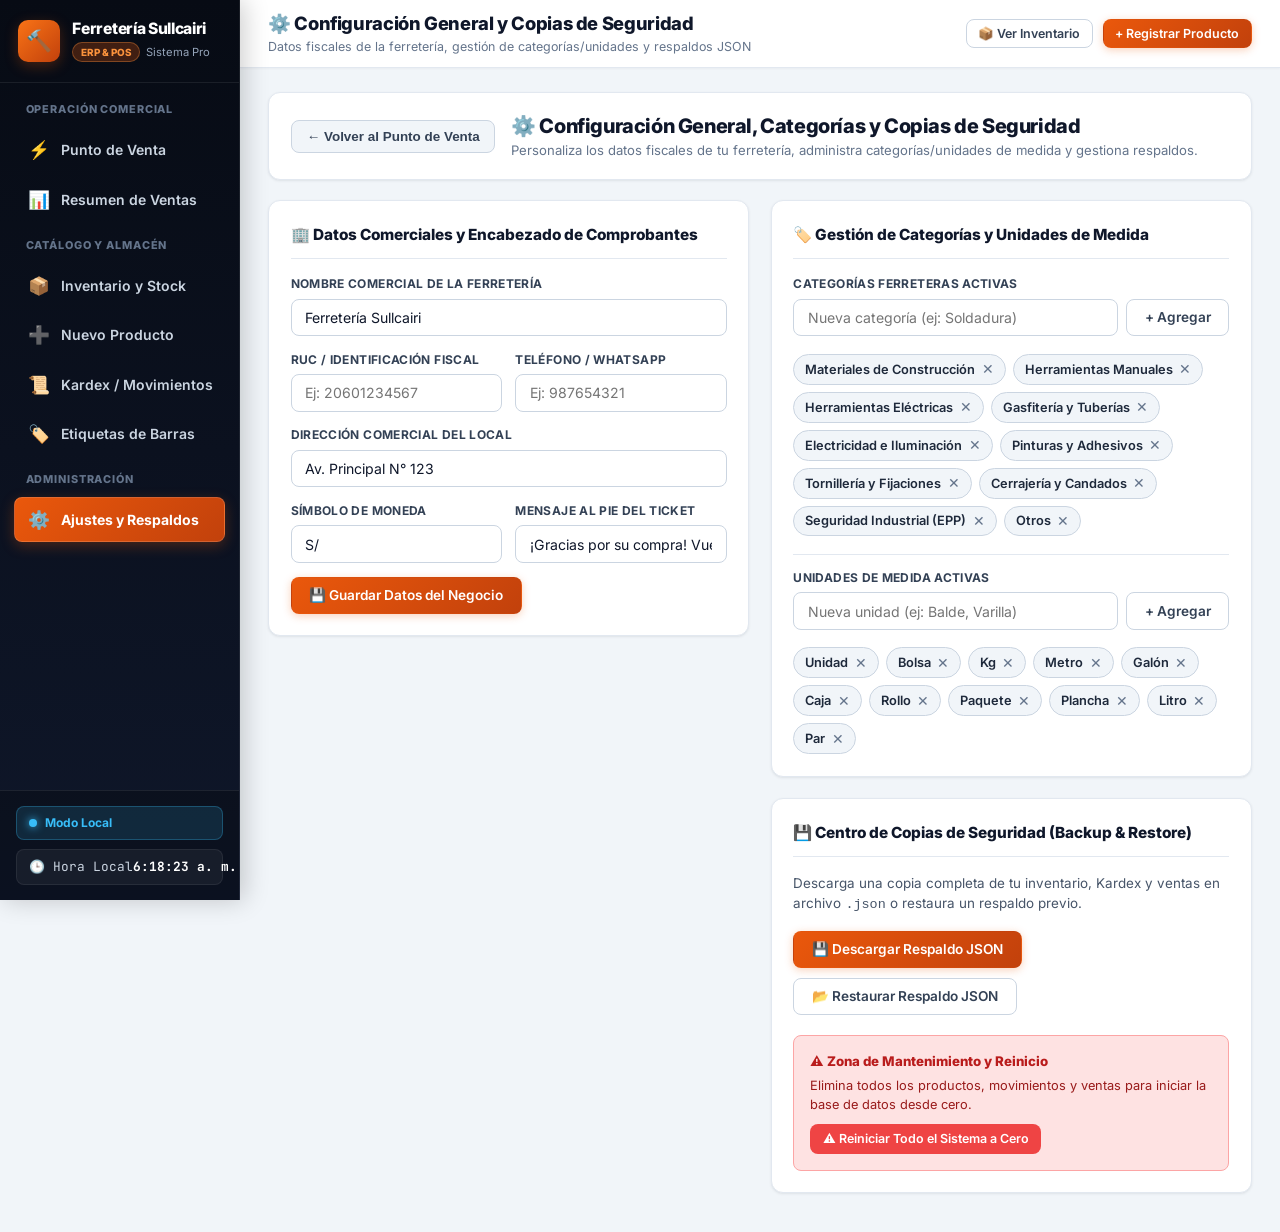
==== ajustes.html @ b3045887 "feat(ui): create 7 physical individual html pages with enterprise sidebar layout and responsive desi" ====
<!DOCTYPE html>
<html lang="es-PE">
<head>
  <meta charset="UTF-8">
  <meta name="viewport" content="width=device-width, initial-scale=1.0">
  <title>Configuración y Copias de Seguridad | Ferretería Sullcairi PRO</title>
  <link rel="icon" href="images/favicon.svg" type="image/svg+xml">
  <link rel="stylesheet" href="css/theme.css">
  <link rel="preconnect" href="https://fonts.googleapis.com">
  <link rel="preconnect" href="https://fonts.gstatic.com" crossorigin>
  <link href="https://fonts.googleapis.com/css2?family=Inter:wght@400;500;600;700;800;900&family=JetBrains+Mono:wght@500;700&display=swap" rel="stylesheet">
</head>
<body data-pagina="ajustes">

  <!-- Backdrop para Drawer Móvil -->
  <div class="sidebar-backdrop no-print" id="sidebar-backdrop"></div>

  <div class="app-shell no-print">
    <!-- ====================================================================
         SIDEBAR CORPORATIVO LATERAL (NAVEGACIÓN A PÁGINAS INDIVIDUALES)
         ==================================================================== -->
    <aside class="app-sidebar" id="app-sidebar">
      <div class="sidebar-header">
        <a href="index.html" class="marca">
          <div class="marca-icono">🔨</div>
          <div class="marca-info">
            <h1 id="cabecera-nombre-empresa">Ferretería Sullcairi</h1>
            <div class="marca-sub">
              <span class="marca-badge">ERP & POS</span>
              <span>Sistema Pro</span>
            </div>
          </div>
        </a>
      </div>

      <nav class="sidebar-nav" aria-label="Navegación principal del sistema">
        <div class="nav-grupo-label">Operación Comercial</div>
        <button type="button" class="nav-btn activo" data-seccion="pos" data-href="index.html" id="nav-btn-pos" title="Punto de Venta (Alt+1)">
          <span class="nav-btn-inner"><span class="nav-icono">⚡</span> Punto de Venta</span>
        </button>
        <button type="button" class="nav-btn" data-seccion="resumen" data-href="resumen.html" id="nav-btn-resumen" title="Resumen y Reportes de Ventas (Alt+6)">
          <span class="nav-btn-inner"><span class="nav-icono">📊</span> Resumen de Ventas</span>
        </button>

        <div class="nav-grupo-label">Catálogo y Almacén</div>
        <button type="button" class="nav-btn" data-seccion="inventario" data-href="inventario.html" id="nav-btn-inventario" title="Inventario y Control de Stock (Alt+2)">
          <span class="nav-btn-inner"><span class="nav-icono">📦</span> Inventario y Stock</span>
          <span class="nav-badge-pill" id="nav-badge-stock-alerta" style="display:none; background:#ef4444; color:#fff;">0</span>
        </button>
        <button type="button" class="nav-btn" data-seccion="producto" data-href="producto.html" id="nav-btn-producto" title="Crear o Editar Producto (Alt+3)">
          <span class="nav-btn-inner"><span class="nav-icono">➕</span> Nuevo Producto</span>
        </button>
        <button type="button" class="nav-btn" data-seccion="kardex" data-href="kardex.html" id="nav-btn-kardex" title="Kardex y Auditoría de Stock (Alt+4)">
          <span class="nav-btn-inner"><span class="nav-icono">📜</span> Kardex / Movimientos</span>
        </button>
        <button type="button" class="nav-btn" data-seccion="etiquetas" data-href="etiquetas.html" id="nav-btn-etiquetas" title="Estudio de Etiquetas y Códigos de Barras (Alt+5)">
          <span class="nav-btn-inner"><span class="nav-icono">🏷️</span> Etiquetas de Barras</span>
        </button>

        <div class="nav-grupo-label">Administración</div>
        <button type="button" class="nav-btn" data-seccion="ajustes" data-href="ajustes.html" id="btn-abrir-configuracion" title="Ajustes de la Ferretería y Copias de Seguridad">
          <span class="nav-btn-inner"><span class="nav-icono">⚙️</span> Ajustes y Respaldos</span>
        </button>
      </nav>

      <div class="sidebar-footer">
        <div class="badge-estado guardado" id="badge-estado-guardado">
          <span class="badge-dot"></span>
          <span id="texto-estado-guardado">En Línea</span>
        </div>
        <div class="reloj-sistema" id="reloj-sistema">
          <span>🕒 Hora Local</span>
          <span id="reloj-texto" style="font-weight:700; color:#fff;">00:00:00</span>
        </div>
      </div>
    </aside>

    <!-- ====================================================================
         ÁREA DE CONTENIDO PRINCIPAL (TOPBAR + WORKSPACE)
         ==================================================================== -->
    <div class="app-content-wrapper">
      <!-- Topbar Superior -->
      <header class="app-topbar">
        <div class="topbar-left">
          <button type="button" class="btn-menu-movil" id="btn-toggle-sidebar" title="Abrir menú">☰</button>
          <div class="topbar-titles">
            <h2 id="topbar-titulo-pagina">⚡ Punto de Venta y Caja Registradora</h2>
            <p id="topbar-subtitulo-pagina">Despacho rápido con descuento automático de stock y emisión de comprobantes</p>
          </div>
        </div>
        <div class="topbar-right">
          <button type="button" class="btn btn-outline btn-sm" id="btn-topbar-ver-stock">
            📦 Ver Inventario
          </button>
          <button type="button" class="btn btn-primary btn-sm" id="btn-topbar-nuevo-prod">
            + Registrar Producto
          </button>
        </div>
      </header>

      <!-- Contenedor Principal de la Página -->
      <main class="app-main">

        <!-- ================================================================
             PÁGINA 1: PUNTO DE VENTA (POS / CAJA REGISTRADORA)
             ================================================================ -->
        <section class="modulo-seccion" id="seccion-pos">
          <!-- Cinta Superior de Indicadores Rápidos del Turno -->
          <div class="kpis-grid">
            <div class="kpi-card kpi-primary">
              <div class="kpi-info">
                <h3>Ventas de Hoy</h3>
                <div class="kpi-valor" id="pos-kpi-ventas-hoy">S/ 0.00</div>
                <div class="kpi-subtexto">Ingresos recaudados hoy</div>
              </div>
              <div class="kpi-icono">💵</div>
            </div>

            <div class="kpi-card kpi-success">
              <div class="kpi-info">
                <h3>Productos Activos</h3>
                <div class="kpi-valor" id="pos-kpi-productos-activos">0</div>
                <div class="kpi-subtexto">Artículos listos para venta</div>
              </div>
              <div class="kpi-icono">📦</div>
            </div>

            <div class="kpi-card kpi-warning">
              <div class="kpi-info">
                <h3>Alertas de Stock</h3>
                <div class="kpi-valor" id="pos-kpi-alertas">0</div>
                <div class="kpi-subtexto">Por agotarse o en cero</div>
              </div>
              <div class="kpi-icono">⚠️</div>
            </div>

            <div class="kpi-card kpi-info">
              <div class="kpi-info">
                <h3>Transacciones Hoy</h3>
                <div class="kpi-valor" id="pos-kpi-transacciones-hoy">0</div>
                <div class="kpi-subtexto">Comprobantes emitidos</div>
              </div>
              <div class="kpi-icono">🧾</div>
            </div>
          </div>

          <div class="pos-layout">
            <!-- Catálogo de productos (Izquierda) -->
            <div class="pos-catalogo-caja">
              <div class="pos-busqueda-wrapper">
                <span class="pos-busqueda-icono">🔍</span>
                <input type="search" class="input" id="pos-buscar-input" placeholder="Escanear código de barras o buscar producto por nombre, SKU o marca..." autocomplete="off">
                <span class="pos-atajo-hint">Enter para agregar</span>
              </div>

              <!-- Filtro rápido por categorías -->
              <div class="pos-categorias-chips" id="pos-categorias-chips"></div>

              <!-- Cuadrícula de productos en venta -->
              <div class="pos-productos-grid" id="pos-productos-grid"></div>
            </div>

            <!-- Caja registradora y carrito (Derecha) -->
            <div class="pos-carrito-caja">
              <div class="carrito-head">
                <h2>🛒 Venta en Curso</h2>
                <div style="display:flex; align-items:center; gap:0.5rem;">
                  <span class="nav-badge-pill" id="carrito-badge-cantidad">0 items</span>
                  <button type="button" class="btn btn-outline btn-sm" id="btn-vaciar-carrito" style="padding:0.25rem 0.55rem; font-size:0.75rem; background:transparent; color:#e2e8f0; border-color:rgba(255,255,255,0.2);">
                    Vaciar
                  </button>
                </div>
              </div>

              <!-- Lista de ítems en carrito -->
              <div class="carrito-items-scroll" id="carrito-items-lista"></div>

              <!-- Panel de Cobro y Facturación -->
              <div class="carrito-pie">
                <div class="grid-opciones-pago">
                  <div class="campo-grupo">
                    <label for="pos-tipo-comprobante">Comprobante</label>
                    <select class="select" id="pos-tipo-comprobante">
                      <option value="Nota de Venta">Nota de Venta</option>
                      <option value="Boleta">Boleta de Venta</option>
                      <option value="Factura">Factura</option>
                    </select>
                  </div>
                  <div class="campo-grupo">
                    <label for="pos-metodo-pago">Método de Pago</label>
                    <select class="select" id="pos-metodo-pago">
                      <option value="Efectivo">💵 Efectivo</option>
                      <option value="Yape">📱 Yape</option>
                      <option value="Plin">📲 Plin</option>
                      <option value="Tarjeta">💳 Tarjeta</option>
                      <option value="Transferencia">🏦 Transferencia</option>
                      <option value="Al Crédito">📝 Al Crédito</option>
                    </select>
                  </div>
                </div>

                <div class="grid-opciones-pago">
                  <div class="campo-grupo">
                    <label for="pos-cliente-nombre">Cliente (Opcional)</label>
                    <input type="text" class="input" id="pos-cliente-nombre" placeholder="Nombre / Razón Social">
                  </div>
                  <div class="campo-grupo">
                    <label for="pos-cliente-doc">DNI / RUC</label>
                    <input type="text" class="input" id="pos-cliente-doc" placeholder="Opcional">
                  </div>
                </div>

                <!-- Efectivo y cálculo de vuelto -->
                <div id="pos-grupo-efectivo">
                  <div class="campo-grupo">
                    <label for="pos-pago-recibido">Efectivo Recibido (S/)</label>
                    <input type="number" step="0.50" min="0" class="input" id="pos-pago-recibido" placeholder="Monto entregado por el cliente" style="font-weight:700; font-size:1rem;">
                  </div>
                  <div class="botones-billetes-rapidos">
                    <button type="button" class="btn-billete" id="btn-billete-exacto">Exacto</button>
                    <button type="button" class="btn-billete" data-monto="10">S/ 10</button>
                    <button type="button" class="btn-billete" data-monto="20">S/ 20</button>
                    <button type="button" class="btn-billete" data-monto="50">S/ 50</button>
                    <button type="button" class="btn-billete" data-monto="100">S/ 100</button>
                  </div>
                  <div class="caja-vuelto-alert" id="pos-caja-vuelto" style="display:none; margin-top:0.5rem;">
                    <span>VUELTO A ENTREGAR:</span>
                    <span id="pos-texto-vuelto">S/ 0.00</span>
                  </div>
                </div>

                <!-- Bloque de Totales -->
                <div class="total-bloque">
                  <div class="total-fila">
                    <span>Subtotal Venta:</span>
                    <span id="carrito-subtotal-texto">S/ 0.00</span>
                  </div>
                  <div class="total-fila gran-total">
                    <span>TOTAL A COBRAR:</span>
                    <span id="carrito-total-texto">S/ 0.00</span>
                  </div>
                </div>

                <button type="button" class="btn btn-primary btn-lg" id="btn-carrito-cobrar" style="width:100%;" disabled>
                  ⚡ COBRAR Y FINALIZAR VENTA (F4)
                </button>
              </div>
            </div>
          </div>
        </section>

        <!-- ================================================================
             PÁGINA 2: INVENTARIO Y CONTROL DE STOCK
             ================================================================ -->
        <section class="modulo-seccion" id="seccion-inventario">
          <div class="kpis-grid">
            <div class="kpi-card kpi-primary">
              <div class="kpi-info">
                <h3>Total Productos</h3>
                <div class="kpi-valor" id="inv-kpi-total-prod">0</div>
                <div class="kpi-subtexto">Artículos en catálogo</div>
              </div>
              <div class="kpi-icono">📦</div>
            </div>

            <div class="kpi-card kpi-success">
              <div class="kpi-info">
                <h3>Valor Inventario</h3>
                <div class="kpi-valor" id="inv-kpi-valor-total">S/ 0.00</div>
                <div class="kpi-subtexto">Valorizado a precio venta</div>
              </div>
              <div class="kpi-icono">💰</div>
            </div>

            <div class="kpi-card kpi-warning">
              <div class="kpi-info">
                <h3>Bajo Stock</h3>
                <div class="kpi-valor" id="inv-kpi-bajo-stock">0</div>
                <div class="kpi-subtexto">Próximos a terminarse</div>
              </div>
              <div class="kpi-icono">⚠️</div>
            </div>

            <div class="kpi-card kpi-danger">
              <div class="kpi-info">
                <h3>Productos Agotados</h3>
                <div class="kpi-valor" id="inv-kpi-agotados">0</div>
                <div class="kpi-subtexto">Stock en cero unidades</div>
              </div>
              <div class="kpi-icono">🚫</div>
            </div>
          </div>

          <div class="panel-modulo">
            <div class="panel-head-flex">
              <div class="panel-titulos">
                <h2>Inventario y Catálogo de Productos</h2>
                <p>Administra tu stock, reabastece con <b>"+ Stock"</b>, imprime códigos de barras y ejecuta acciones en lote.</p>
              </div>
              <div style="display:flex; gap:0.5rem; flex-wrap:wrap; align-items:center;">
                <button type="button" class="btn btn-primary" id="btn-inv-nuevo-producto">+ Nuevo Producto</button>
                <button type="button" class="btn btn-outline" id="btn-inv-abrir-kardex">📜 Kardex</button>
                <button type="button" class="btn btn-outline" id="btn-inv-abrir-etiquetas">🏷️ Etiquetas</button>
                <button type="button" class="btn btn-outline" id="btn-inv-descargar-plantilla">⬇️ Plantilla Excel</button>
                <button type="button" class="btn btn-outline" id="btn-inv-importar-excel">⬆️ Importar Excel</button>
                <button type="button" class="btn btn-outline" id="btn-inv-exportar-excel">📊 Exportar Excel</button>
                <input type="file" id="input-archivo-importar-excel" accept=".xlsx,.xls,.csv" style="display:none;">
              </div>
            </div>

            <!-- Pestañas de Estado con Contadores -->
            <div class="tabs-estado-catalogo" id="inv-tabs-estado">
              <button type="button" class="tab-estado-item activo pastilla-stock" data-filtro="">
                Todos <span class="tab-contador" id="tab-cnt-todos">0</span>
              </button>
              <button type="button" class="tab-estado-item pastilla-stock" data-filtro="normal">
                En Stock <span class="tab-contador" id="tab-cnt-normal">0</span>
              </button>
              <button type="button" class="tab-estado-item pastilla-stock" data-filtro="bajo">
                Bajo Stock <span class="tab-contador" id="tab-cnt-bajo">0</span>
              </button>
              <button type="button" class="tab-estado-item pastilla-stock" data-filtro="agotado">
                Agotados <span class="tab-contador" id="tab-cnt-agotado">0</span>
              </button>
              <button type="button" class="tab-estado-item pastilla-stock" data-filtro="inactivo">
                Inactivos <span class="tab-contador" id="tab-cnt-inactivo">0</span>
              </button>
            </div>

            <!-- Barra de Búsqueda y Filtros -->
            <div style="display:flex; gap:0.75rem; align-items:center; flex-wrap:wrap;">
              <div style="flex:1; min-width:240px; position:relative; display:flex; align-items:center;">
                <input type="search" class="input" id="inv-buscar-input" placeholder="Buscar por código, código de barras, descripción, marca o ubicación..." style="padding-right:2.25rem;">
                <button type="button" id="btn-limpiar-busqueda-inv" title="Limpiar búsqueda" style="position:absolute; right:8px; background:none; border:none; cursor:pointer; font-size:0.9rem; color:var(--slate-400); display:none;">✕</button>
              </div>
              <select class="select" id="inv-filtro-categoria" style="width:auto; min-width:180px;">
                <option value="">Todas las Categorías</option>
              </select>
              <select class="select" id="inv-filtro-marca" style="width:auto; min-width:150px;">
                <option value="">Todas las Marcas</option>
              </select>
              <select class="select" id="inv-select-ordenar" style="width:auto; min-width:180px;">
                <option value="nombre_asc">Nombre: A → Z</option>
                <option value="nombre_desc">Nombre: Z → A</option>
                <option value="stock_asc">Menor Stock (Críticos)</option>
                <option value="stock_desc">Mayor Stock</option>
                <option value="precio_desc">Mayor Precio Venta</option>
                <option value="precio_asc">Menor Precio Venta</option>
                <option value="margen_desc">Mayor Margen %</option>
                <option value="recientes">Más Recientes</option>
              </select>
            </div>

            <!-- Tabla de Inventario -->
            <div class="tabla-container">
              <table class="tabla-general">
                <thead>
                  <tr>
                    <th style="width:40px; text-align:center;">
                      <input type="checkbox" id="inv-chk-todos" title="Seleccionar todos los visibles">
                    </th>
                    <th class="sortable" data-col="codigo" style="width:125px;">
                      Código <span class="th-sort-indicator">⇅</span>
                    </th>
                    <th class="sortable" data-col="nombre">
                      Descripción / Marca / Ubicación <span class="th-sort-indicator">⇅</span>
                    </th>
                    <th class="sortable" data-col="categoria">
                      Categoría <span class="th-sort-indicator">⇅</span>
                    </th>
                    <th class="sortable text-right" data-col="compra">
                      P. Compra <span class="th-sort-indicator">⇅</span>
                    </th>
                    <th class="sortable text-right" data-col="venta">
                      P. Venta <span class="th-sort-indicator">⇅</span>
                    </th>
                    <th class="sortable text-right" data-col="margen">
                      Margen <span class="th-sort-indicator">⇅</span>
                    </th>
                    <th class="sortable" data-col="stock" style="width:190px;">
                      Stock Actual <span class="th-sort-indicator">⇅</span>
                    </th>
                    <th>Estado</th>
                    <th class="text-right" style="width:175px;">Acciones</th>
                  </tr>
                </thead>
                <tbody id="inv-tabla-tbody"></tbody>
              </table>
            </div>

            <!-- Paginación -->
            <div class="paginacion-wrapper" id="inv-paginacion-wrapper">
              <div class="paginacion-info" id="inv-paginacion-info">Mostrando 0 productos</div>
              <div style="display:flex; align-items:center; gap:0.75rem;">
                <label style="font-size:0.82rem; color:var(--slate-500); display:flex; align-items:center; gap:0.35rem;">
                  Filas por pág:
                  <select class="select" id="inv-filas-por-pagina" style="padding:0.25rem 0.5rem; font-size:0.82rem; width:auto;">
                    <option value="10">10</option>
                    <option value="25" selected>25</option>
                    <option value="50">50</option>
                    <option value="100">100</option>
                    <option value="todos">Todos</option>
                  </select>
                </label>
                <div class="paginacion-botones">
                  <button type="button" class="paginacion-btn" id="btn-pag-anterior" disabled>◀ Anterior</button>
                  <span id="inv-pag-actual-texto" style="font-size:0.82rem; font-weight:700; padding:0 0.4rem;">Pág. 1</span>
                  <button type="button" class="paginacion-btn" id="btn-pag-siguiente" disabled>Siguiente ▶</button>
                </div>
              </div>
            </div>

            <!-- Barra Flotante de Acciones Masivas -->
            <div class="barra-acciones-masivas" id="inv-barra-bulk" style="display:none;">
              <div class="bulk-info">
                <span class="bulk-counter-badge" id="inv-bulk-contador">0 seleccionados</span>
                <span style="font-size:0.85rem; color:var(--slate-300);">Acciones en lote:</span>
              </div>
              <div class="bulk-acciones-grupo">
                <button type="button" class="btn-bulk" id="btn-bulk-categoria">🏷️ Cambiar Categoría</button>
                <button type="button" class="btn-bulk" id="btn-bulk-precios">💵 Ajustar Precios</button>
                <button type="button" class="btn-bulk" id="btn-bulk-etiquetas">🏷️ Imprimir Etiquetas</button>
                <button type="button" class="btn-bulk" id="btn-bulk-exportar">📊 Exportar a Excel</button>
                <button type="button" class="btn-bulk btn-bulk-danger" id="btn-bulk-eliminar">🗑️ Eliminar</button>
                <button type="button" class="btn-bulk" id="btn-bulk-deseleccionar" style="border:none; color:var(--slate-400);">✕ Cancelar</button>
              </div>
            </div>
          </div>
        </section>

        <!-- ================================================================
             PÁGINA 3: RESUMEN Y REPORTES DE VENTAS
             ================================================================ -->
        <section class="modulo-seccion" id="seccion-resumen">
          <div class="kpis-grid">
            <div class="kpi-card kpi-primary">
              <div class="kpi-info">
                <h3>Total Ingresos (Ventas)</h3>
                <div class="kpi-valor" id="res-kpi-total-ventas">S/ 0.00</div>
                <div class="kpi-subtexto">Monto facturado del periodo</div>
              </div>
              <div class="kpi-icono">💵</div>
            </div>

            <div class="kpi-card kpi-success">
              <div class="kpi-info">
                <h3>Ganancia Neta</h3>
                <div class="kpi-valor" id="res-kpi-ganancia">S/ 0.00</div>
                <div class="kpi-subtexto">Ingresos menos costo compra</div>
              </div>
              <div class="kpi-icono">📈</div>
            </div>

            <div class="kpi-card kpi-info">
              <div class="kpi-info">
                <h3>Ventas Realizadas</h3>
                <div class="kpi-valor" id="res-kpi-cant-ventas">0</div>
                <div class="kpi-subtexto">Transacciones registradas</div>
              </div>
              <div class="kpi-icono">🧾</div>
            </div>

            <div class="kpi-card kpi-warning">
              <div class="kpi-info">
                <h3>Unidades Vendidas</h3>
                <div class="kpi-valor" id="res-kpi-unidades">0</div>
                <div class="kpi-subtexto">Artículos despachados</div>
              </div>
              <div class="kpi-icono">🏷️</div>
            </div>

            <div class="kpi-card kpi-primary">
              <div class="kpi-info">
                <h3>Ticket Promedio</h3>
                <div class="kpi-valor" id="res-kpi-ticket-prom">S/ 0.00</div>
                <div class="kpi-subtexto">Promedio por cliente</div>
              </div>
              <div class="kpi-icono">🎯</div>
            </div>
          </div>

          <div class="panel-modulo">
            <div class="panel-head-flex">
              <div class="panel-titulos">
                <h2>Rendimiento Comercial y Reportes</h2>
                <p>Selecciona un periodo para analizar ingresos, utilidad neta y productos más vendidos.</p>
              </div>
              <div style="display:flex; align-items:center; gap:0.5rem; flex-wrap:wrap;">
                <div style="display:flex; gap:0.35rem; flex-wrap:wrap;">
                  <button type="button" class="chip-cat pastilla-periodo activa" data-periodo="hoy">Hoy</button>
                  <button type="button" class="chip-cat pastilla-periodo" data-periodo="ayer">Ayer</button>
                  <button type="button" class="chip-cat pastilla-periodo" data-periodo="semana">Esta Semana</button>
                  <button type="button" class="chip-cat pastilla-periodo" data-periodo="mes">Este Mes</button>
                  <button type="button" class="chip-cat pastilla-periodo" data-periodo="todos">Todo el Historial</button>
                </div>
                <button type="button" class="btn btn-outline" id="btn-exportar-ventas-excel">📊 Exportar Reporte a Excel</button>
              </div>
            </div>

            <div class="reportes-dos-columnas">
              <div class="reporte-card">
                <h3>💳 Ventas por Método de Pago</h3>
                <div class="ranking-lista" id="res-barras-metodos-pago"></div>
              </div>
              <div class="reporte-card">
                <h3>🏆 Productos Más Vendidos</h3>
                <div class="ranking-lista" id="res-top-productos-lista"></div>
              </div>
            </div>
          </div>

          <div class="panel-modulo">
            <div class="panel-head-flex">
              <div class="panel-titulos">
                <h2>Historial de Ventas Registradas</h2>
                <p>Auditoría completa. Si anulas una venta, el stock de cada producto se reintegra automáticamente al almacén.</p>
              </div>
              <div style="min-width:260px;">
                <input type="search" class="input" id="res-buscar-ventas-input" placeholder="Buscar por comprobante, cliente o método...">
              </div>
            </div>

            <div class="tabla-container">
              <table class="tabla-general">
                <thead>
                  <tr>
                    <th style="width:130px;">Comprobante</th>
                    <th style="width:140px;">Fecha y Hora</th>
                    <th>Cliente</th>
                    <th>Detalle de Productos</th>
                    <th>Método</th>
                    <th class="text-right">Total Venta</th>
                    <th class="text-right">Ganancia</th>
                    <th class="text-right" style="width:170px;">Acciones</th>
                  </tr>
                </thead>
                <tbody id="res-tabla-ventas-tbody"></tbody>
              </table>
            </div>
          </div>
        </section>

        <!-- ================================================================
             PÁGINA 4: CREAR / EDITAR PRODUCTO (FICHA COMPLETA)
             ================================================================ -->
        <section class="modulo-seccion" id="seccion-producto">
          <div class="pagina-individual-header">
            <div class="pagina-header-izquierda">
              <button type="button" class="btn-volver-pagina" id="btn-volver-desde-producto">
                ← Volver al Inventario
              </button>
              <div class="pagina-titulo-bloque">
                <h2 id="modal-producto-titulo">➕ Nuevo Producto de Ferretería</h2>
                <p>Completa la ficha técnica, calcula el margen de ganancia en tiempo real y visualiza su código de barras.</p>
              </div>
            </div>
            <div class="pagina-header-acciones">
              <button type="button" class="btn btn-outline" id="btn-cancelar-producto-pag">Cancelar</button>
              <button type="button" class="btn btn-primary" id="btn-guardar-producto-modal">💾 Guardar Producto</button>
            </div>
          </div>

          <form id="form-producto">
            <div class="pagina-grid-2col">
              <div>
                <div class="card-seccion-pagina">
                  <div class="card-seccion-titulo">
                    <span>1. Información General y Clasificación</span>
                    <span style="font-size:0.75rem; color:var(--slate-400); font-weight:600;">* Campos obligatorios</span>
                  </div>

                  <div class="grid-3" style="margin-bottom:0.9rem;">
                    <div class="campo-grupo">
                      <label for="prod-input-codigo">Código SKU *</label>
                      <div style="display:flex; gap:0.35rem;">
                        <input type="text" class="input" id="prod-input-codigo" placeholder="Ej: FER-0001" required>
                        <button type="button" class="btn btn-outline btn-sm" id="btn-autogenerar-codigo" title="Generar código correlativo">🎲</button>
                      </div>
                    </div>
                    <div class="campo-grupo">
                      <label for="prod-input-barcode">Código de Barras (EAN / UPC)</label>
                      <input type="text" class="input" id="prod-input-barcode" placeholder="Escáner o igual al SKU">
                    </div>
                    <div class="campo-grupo">
                      <label for="prod-select-estado">Estado en Catálogo</label>
                      <select class="select" id="prod-select-estado">
                        <option value="activo">🟢 Activo en Punto de Venta</option>
                        <option value="inactivo">⚪ Inactivo / Oculto</option>
                      </select>
                    </div>
                  </div>

                  <div class="campo-grupo" style="margin-bottom:0.9rem;">
                    <label for="prod-input-nombre">Descripción / Nombre Completo del Producto *</label>
                    <input type="text" class="input" id="prod-input-nombre" placeholder="Ej: Cemento Sol Tipo I 42.5kg o Tubo PVC 1/2 pulgada x 3m Pavco" required style="font-weight:700; font-size:1.02rem;">
                  </div>

                  <div class="grid-3" style="margin-bottom:0.9rem;">
                    <div class="campo-grupo">
                      <label for="prod-select-categoria">Categoría Ferretera</label>
                      <select class="select" id="prod-select-categoria"></select>
                    </div>
                    <div class="campo-grupo">
                      <label for="prod-input-marca">Marca / Fabricante</label>
                      <input type="text" class="input" id="prod-input-marca" placeholder="Ej: Stanley, Pavco, Sika, Bosch...">
                    </div>
                    <div class="campo-grupo">
                      <label for="prod-select-unidad">Unidad de Medida</label>
                      <select class="select" id="prod-select-unidad"></select>
                    </div>
                  </div>

                  <div class="campo-grupo">
                    <label for="prod-input-descripcion">Especificaciones Técnicas / Medidas / Notas</label>
                    <input type="text" class="input" id="prod-input-descripcion" placeholder="Ej: Rosca 1/4 pulgada, acero galvanizado, alta resistencia...">
                  </div>
                </div>

                <div class="card-seccion-pagina">
                  <div class="card-seccion-titulo">
                    <span>2. Costos, Precios y Calculadora Bidireccional de Margen</span>
                  </div>

                  <div class="grid-3" style="margin-bottom:0.85rem;">
                    <div class="campo-grupo">
                      <label for="prod-input-compra">P. Compra / Costo (S/)</label>
                      <input type="number" step="0.01" min="0" class="input" id="prod-input-compra" placeholder="0.00" value="0.00">
                    </div>
                    <div class="campo-grupo">
                      <label for="prod-input-margen">Margen de Ganancia (%)</label>
                      <input type="number" step="0.5" min="0" class="input" id="prod-input-margen" placeholder="30.0" value="30.0">
                    </div>
                    <div class="campo-grupo">
                      <label for="prod-input-venta">Precio Venta Público (S/) *</label>
                      <input type="number" step="0.01" min="0" class="input" id="prod-input-venta" placeholder="0.00" required style="font-weight:800; font-size:1.1rem; color:var(--brand-primary);">
                    </div>
                  </div>

                  <div class="grid-2" style="margin-bottom:1rem;">
                    <div class="campo-grupo">
                      <label for="prod-input-mayor">Precio por Mayor / Especial (Opcional)</label>
                      <input type="number" step="0.01" min="0" class="input" id="prod-input-mayor" placeholder="0.00">
                    </div>
                    <div class="campo-grupo" style="display:flex; align-items:center; gap:0.5rem; margin-top:1.4rem;">
                      <input type="checkbox" id="prod-chk-fraccionada" checked style="width:18px; height:18px; accent-color:var(--brand-primary); cursor:pointer;">
                      <label for="prod-chk-fraccionada" style="margin:0; cursor:pointer; font-weight:600;">Permite venta fraccionada (ej: 1.5 metros, 0.25 kg)</label>
                    </div>
                  </div>

                  <div class="tarjeta-margen-calculadora">
                    <div class="margen-stat-item">
                      <span class="margen-stat-label">Costo Unitario</span>
                      <span class="margen-stat-val" id="calc-preview-costo">S/ 0.00</span>
                    </div>
                    <div class="margen-stat-item">
                      <span class="margen-stat-label">Ganancia Neta Unitaria</span>
                      <span class="margen-stat-val ganancia-positiva" id="calc-preview-ganancia">+ S/ 0.00</span>
                    </div>
                    <div class="margen-stat-item">
                      <span class="margen-stat-label">Margen sobre Costo</span>
                      <span class="margen-stat-val ganancia-positiva" id="calc-preview-margen">+0.0%</span>
                    </div>
                  </div>
                </div>
              </div>

              <div>
                <div class="card-seccion-pagina">
                  <div class="card-seccion-titulo">
                    <span>3. Control de Existencias y Ubicación</span>
                  </div>

                  <div class="grid-3" style="margin-bottom:0.9rem;">
                    <div class="campo-grupo">
                      <label for="prod-input-stock">Stock Actual</label>
                      <input type="number" step="any" min="0" class="input" id="prod-input-stock" placeholder="0" value="0" style="font-weight:800;">
                    </div>
                    <div class="campo-grupo">
                      <label for="prod-input-stock-min">Stock Mínimo (Alerta)</label>
                      <input type="number" step="any" min="0" class="input" id="prod-input-stock-min" placeholder="5" value="5">
                    </div>
                    <div class="campo-grupo">
                      <label for="prod-input-stock-max">Stock Máximo / Óptimo</label>
                      <input type="number" step="any" min="0" class="input" id="prod-input-stock-max" placeholder="Opcional">
                    </div>
                  </div>

                  <div class="campo-grupo">
                    <label for="prod-input-ubicacion">Ubicación Física en Almacén (Pasillo / Estante)</label>
                    <input type="text" class="input" id="prod-input-ubicacion" placeholder="Ej: Pasillo 2 - Estante C - Nivel 1">
                  </div>
                </div>

                <div class="card-seccion-pagina">
                  <div class="card-seccion-titulo">
                    <span>4. Vista Previa de Etiqueta con Código de Barras</span>
                    <span class="marca-badge">CODE-128 SVG</span>
                  </div>
                  <p style="font-size:0.8rem; color:var(--slate-500); margin-bottom:0.85rem;">
                    Vista previa en tiempo real de la etiqueta térmica del artículo:
                  </p>
                  <div id="prod-live-barcode-preview" style="background:var(--slate-50); padding:1rem; border-radius:var(--radius-sm); border:1px dashed var(--slate-300); display:flex; justify-content:center;"></div>
                </div>
              </div>
            </div>
          </form>
        </section>

        <!-- ================================================================
             PÁGINA 5: KARDEX Y AUDITORÍA DE MOVIMIENTOS DE STOCK
             ================================================================ -->
        <section class="modulo-seccion" id="seccion-kardex">
          <div class="pagina-individual-header">
            <div class="pagina-header-izquierda">
              <button type="button" class="btn-volver-pagina" id="btn-volver-desde-kardex">
                ← Volver al Inventario
              </button>
              <div class="pagina-titulo-bloque">
                <h2>📜 Kardex y Auditoría de Movimientos de Stock</h2>
                <p id="kardex-subtitulo-filtro">Trazabilidad completa de entradas por compra, salidas por venta, devoluciones y ajustes físicos.</p>
              </div>
            </div>
            <div class="pagina-header-acciones">
              <button type="button" class="btn btn-outline" id="btn-kardex-ver-todos" style="display:none;">🔄 Ver Todos los Productos</button>
              <button type="button" class="btn btn-primary" id="btn-kardex-exportar-excel">📊 Exportar Kardex a Excel</button>
            </div>
          </div>

          <div class="kpis-grid">
            <div class="kpi-card kpi-primary">
              <div class="kpi-info">
                <h3>Total Movimientos</h3>
                <div class="kpi-valor" id="kardex-kpi-total">0</div>
                <div class="kpi-subtexto">Operaciones registradas</div>
              </div>
              <div class="kpi-icono">📜</div>
            </div>
            <div class="kpi-card kpi-success">
              <div class="kpi-info">
                <h3>Entradas y Compras</h3>
                <div class="kpi-valor" id="kardex-kpi-entradas">0</div>
                <div class="kpi-subtexto">Ingresos de mercadería</div>
              </div>
              <div class="kpi-icono">📥</div>
            </div>
            <div class="kpi-card kpi-info">
              <div class="kpi-info">
                <h3>Salidas por Ventas</h3>
                <div class="kpi-valor" id="kardex-kpi-salidas">0</div>
                <div class="kpi-subtexto">Despachos en Punto de Venta</div>
              </div>
              <div class="kpi-icono">🛒</div>
            </div>
            <div class="kpi-card kpi-warning">
              <div class="kpi-info">
                <h3>Ajustes y Devoluciones</h3>
                <div class="kpi-valor" id="kardex-kpi-ajustes">0</div>
                <div class="kpi-subtexto">Conteos físicos y anulaciones</div>
              </div>
              <div class="kpi-icono">⚖️</div>
            </div>
          </div>

          <div class="panel-modulo">
            <div style="display:flex; justify-content:space-between; align-items:center; flex-wrap:wrap; gap:0.75rem;">
              <div style="display:flex; gap:0.65rem; flex-wrap:wrap; flex:1;">
                <input type="search" class="input" id="kardex-buscar-input" placeholder="Buscar en Kardex por producto, código SKU, comprobante o motivo..." style="min-width:250px; flex:1;">
                <select class="select" id="kardex-filtro-tipo" style="width:auto; min-width:210px;">
                  <option value="">Todos los Tipos de Movimiento</option>
                  <option value="Ingreso">📥 Entradas / Compras</option>
                  <option value="Salida">🛒 Salidas por Venta</option>
                  <option value="Ajuste">⚖️ Ajustes de Inventario</option>
                  <option value="Devolución">↩️ Devoluciones por Anulación</option>
                </select>
              </div>
            </div>

            <div class="tabla-container">
              <table class="tabla-general">
                <thead>
                  <tr>
                    <th style="width:155px;">Fecha y Hora</th>
                    <th style="width:115px;">Código SKU</th>
                    <th>Producto</th>
                    <th>Tipo de Movimiento</th>
                    <th class="text-right" style="width:105px;">Variación</th>
                    <th class="text-right" style="width:105px;">Stock Ant.</th>
                    <th class="text-right" style="width:110px;">Nuevo Stock</th>
                    <th>Motivo / Referencia</th>
                  </tr>
                </thead>
                <tbody id="kardex-tabla-tbody"></tbody>
              </table>
            </div>
          </div>
        </section>

        <!-- ================================================================
             PÁGINA 6: ESTUDIO E IMPRESIÓN DE ETIQUETAS DE CÓDIGO DE BARRAS
             ================================================================ -->
        <section class="modulo-seccion" id="seccion-etiquetas">
          <div class="pagina-individual-header">
            <div class="pagina-header-izquierda">
              <button type="button" class="btn-volver-pagina" id="btn-volver-desde-etiquetas">
                ← Volver al Inventario
              </button>
              <div class="pagina-titulo-bloque">
                <h2>🏷️ Estudio e Impresión de Etiquetas de Código de Barras</h2>
                <p>Genera etiquetas térmicas adhesivas (Code-128 vectorial) con precio y SKU para estanterías y productos.</p>
              </div>
            </div>
            <div class="pagina-header-acciones">
              <button type="button" class="btn btn-primary" id="btn-imprimir-etiquetas-barcode">🖨️ Mandar a Imprimir Etiquetas</button>
            </div>
          </div>

          <div class="pagina-etiquetas-layout">
            <div class="card-seccion-pagina">
              <div class="card-seccion-titulo">
                <span>⚙️ Configuración de Etiquetas</span>
              </div>

              <div class="grid-2" style="margin-bottom:0.9rem;">
                <div class="campo-grupo">
                  <label for="etiquetas-input-copias">Copias por Producto</label>
                  <input type="number" id="etiquetas-input-copias" min="1" max="100" value="2" class="input" style="font-weight:800; text-align:center;">
                </div>
                <div class="campo-grupo">
                  <label for="etiquetas-select-formato">Tamaño / Formato</label>
                  <select class="select" id="etiquetas-select-formato">
                    <option value="50x30">Sticker 50x30 mm (Estándar)</option>
                    <option value="40x25">Sticker 40x25 mm (Compacto)</option>
                    <option value="a4">Pliego Hoja A4 / Carta</option>
                  </select>
                </div>
              </div>

              <div style="display:flex; align-items:center; justify-content:space-between; margin-bottom:0.5rem;">
                <label style="font-size:0.8rem; font-weight:700; color:var(--slate-700);">Productos a Imprimir:</label>
                <div style="display:flex; gap:0.35rem;">
                  <button type="button" class="btn btn-outline btn-sm" id="btn-etiquetas-sel-todos" style="padding:0.2rem 0.5rem; font-size:0.75rem;">Todos</button>
                  <button type="button" class="btn btn-outline btn-sm" id="btn-etiquetas-limpiar" style="padding:0.2rem 0.5rem; font-size:0.75rem;">Ninguno</button>
                </div>
              </div>

              <div class="lista-seleccion-etiquetas" id="etiquetas-lista-productos"></div>
            </div>

            <div class="card-seccion-pagina">
              <div class="card-seccion-titulo">
                <span>👁️ Vista Previa de Impresión en Tiempo Real</span>
                <span id="etiquetas-resumen-total" style="font-size:0.78rem; color:var(--brand-primary); font-weight:800;">0 etiquetas listas</span>
              </div>
              <div id="etiquetas-preview-contenedor" style="min-height:380px; border:1px solid var(--border-color); border-radius:var(--radius-sm); padding:1rem; background:#f8fafc;"></div>
            </div>
          </div>
        </section>

        <!-- ================================================================
             PÁGINA 7: CONFIGURACIÓN, CATEGORÍAS Y COPIAS DE SEGURIDAD
             ================================================================ -->
        <section class="modulo-seccion activo" id="seccion-ajustes">
          <div class="pagina-individual-header">
            <div class="pagina-header-izquierda">
              <button type="button" class="btn-volver-pagina" id="btn-volver-desde-ajustes">
                ← Volver al Punto de Venta
              </button>
              <div class="pagina-titulo-bloque">
                <h2>⚙️ Configuración General, Categorías y Copias de Seguridad</h2>
                <p>Personaliza los datos fiscales de tu ferretería, administra categorías/unidades de medida y gestiona respaldos.</p>
              </div>
            </div>
          </div>

          <div class="pagina-grid-simetrico">
            <div class="card-seccion-pagina">
              <div class="card-seccion-titulo">
                <span>🏢 Datos Comerciales y Encabezado de Comprobantes</span>
              </div>
              <form id="form-configuracion" style="display:flex; flex-direction:column; gap:0.9rem;">
                <div class="campo-grupo">
                  <label for="cfg-empresa">Nombre Comercial de la Ferretería</label>
                  <input type="text" class="input" id="cfg-empresa" placeholder="Ej: Ferretería Sullcairi">
                </div>

                <div class="grid-2">
                  <div class="campo-grupo">
                    <label for="cfg-ruc">RUC / Identificación Fiscal</label>
                    <input type="text" class="input" id="cfg-ruc" placeholder="Ej: 20601234567">
                  </div>
                  <div class="campo-grupo">
                    <label for="cfg-telefono">Teléfono / WhatsApp</label>
                    <input type="text" class="input" id="cfg-telefono" placeholder="Ej: 987654321">
                  </div>
                </div>

                <div class="campo-grupo">
                  <label for="cfg-direccion">Dirección Comercial del Local</label>
                  <input type="text" class="input" id="cfg-direccion" placeholder="Ej: Av. Principal N° 123">
                </div>

                <div class="grid-2">
                  <div class="campo-grupo">
                    <label for="cfg-moneda">Símbolo de Moneda</label>
                    <input type="text" class="input" id="cfg-moneda" value="S/">
                  </div>
                  <div class="campo-grupo">
                    <label for="cfg-pie">Mensaje al Pie del Ticket</label>
                    <input type="text" class="input" id="cfg-pie" placeholder="Ej: ¡Gracias por su compra! Vuelva pronto.">
                  </div>
                </div>

                <button type="submit" class="btn btn-primary" id="btn-guardar-config-negocio" style="align-self:flex-start;">
                  💾 Guardar Datos del Negocio
                </button>
              </form>
            </div>

            <div>
              <div class="card-seccion-pagina">
                <div class="card-seccion-titulo">
                  <span>🏷️ Gestión de Categorías y Unidades de Medida</span>
                </div>

                <div class="campo-grupo" style="margin-bottom:1.1rem;">
                  <label for="input-nueva-categoria">Categorías Ferreteras Activas</label>
                  <div style="display:flex; gap:0.5rem;">
                    <input type="text" class="input" id="input-nueva-categoria" placeholder="Nueva categoría (ej: Soldadura)">
                    <button type="button" class="btn btn-outline" id="btn-agregar-categoria">+ Agregar</button>
                  </div>
                  <div class="chips-gestion-lista" id="lista-chips-categorias"></div>
                </div>

                <hr style="border:none; border-top:1px solid var(--border-color); margin:0.85rem 0;">

                <div class="campo-grupo">
                  <label for="input-nueva-unidad">Unidades de Medida Activas</label>
                  <div style="display:flex; gap:0.5rem;">
                    <input type="text" class="input" id="input-nueva-unidad" placeholder="Nueva unidad (ej: Balde, Varilla)">
                    <button type="button" class="btn btn-outline" id="btn-agregar-unidad">+ Agregar</button>
                  </div>
                  <div class="chips-gestion-lista" id="lista-chips-unidades"></div>
                </div>
              </div>

              <div class="card-seccion-pagina">
                <div class="card-seccion-titulo">
                  <span>💾 Centro de Copias de Seguridad (Backup & Restore)</span>
                </div>
                <p style="font-size:0.84rem; color:var(--slate-600); margin-bottom:1rem;">
                  Descarga una copia completa de tu inventario, Kardex y ventas en archivo <code>.json</code> o restaura un respaldo previo.
                </p>
                <div style="display:flex; gap:0.65rem; flex-wrap:wrap; margin-bottom:1.25rem;">
                  <button type="button" class="btn btn-primary" id="btn-descargar-respaldo-json">💾 Descargar Respaldo JSON</button>
                  <button type="button" class="btn btn-outline" id="btn-subir-respaldo-json">📂 Restaurar Respaldo JSON</button>
                  <input type="file" id="input-archivo-subir-json" accept=".json" style="display:none;">
                </div>

                <div style="background:#fee2e2; border:1px solid #fca5a5; padding:1rem; border-radius:var(--radius-sm);">
                  <h5 style="color:#b91c1c; font-weight:800; margin-bottom:0.25rem;">⚠️ Zona de Mantenimiento y Reinicio</h5>
                  <p style="font-size:0.8rem; color:#991b1b; margin-bottom:0.65rem;">
                    Elimina todos los productos, movimientos y ventas para iniciar la base de datos desde cero.
                  </p>
                  <button type="button" class="btn btn-danger btn-sm" id="btn-reiniciar-sistema">⚠️ Reiniciar Todo el Sistema a Cero</button>
                </div>
              </div>
            </div>
          </div>
        </section>

      </main>
    </div>
  </div>

  <!-- Barra de Navegación Inferior Fija para Móviles y Smartphones -->
  <nav class="mobile-bottom-nav no-print" aria-label="Navegación móvil">
    <button type="button" class="mobile-nav-item nav-btn activo" data-seccion="pos" data-href="index.html" id="mob-nav-pos">
      <span class="mob-icon">⚡</span>
      <span>Caja POS</span>
    </button>
    <button type="button" class="mobile-nav-item nav-btn" data-seccion="inventario" data-href="inventario.html" id="mob-nav-inventario">
      <span class="mob-icon">📦</span>
      <span>Stock</span>
    </button>
    <button type="button" class="mobile-nav-item nav-btn" data-seccion="producto" data-href="producto.html" id="mob-nav-producto">
      <span class="mob-icon">➕</span>
      <span>Nuevo</span>
    </button>
    <button type="button" class="mobile-nav-item nav-btn" data-seccion="kardex" data-href="kardex.html" id="mob-nav-kardex">
      <span class="mob-icon">📜</span>
      <span>Kardex</span>
    </button>
    <button type="button" class="mobile-nav-item nav-btn" data-seccion="etiquetas" data-href="etiquetas.html" id="mob-nav-etiquetas">
      <span class="mob-icon">🏷️</span>
      <span>Etiquetas</span>
    </button>
    <button type="button" class="mobile-nav-item nav-btn" data-seccion="resumen" data-href="resumen.html" id="mob-nav-resumen">
      <span class="mob-icon">📊</span>
      <span>Ventas</span>
    </button>
    <button type="button" class="mobile-nav-item nav-btn" data-seccion="ajustes" data-href="ajustes.html" id="mob-nav-ajustes">
      <span class="mob-icon">⚙️</span>
      <span>Ajustes</span>
    </button>
  </nav>

  <!-- Barra Flotante de Acceso Rápido al Carrito para Móviles/Tablets en POS -->
  <div class="pos-mobile-cart-bar no-print" id="pos-mobile-cart-bar">
    <div>
      <div style="font-weight:800; font-size:0.92rem;" id="mob-cart-resumen">🛒 0 productos</div>
      <div style="font-size:0.75rem; opacity:0.9;">Toca para ir a caja y cobrar</div>
    </div>
    <div style="font-weight:900; font-size:1.1rem;" id="mob-cart-total">S/ 0.00 ↓</div>
  </div>

  <!-- ======================================================================
       MODALES RÁPIDOS DE APOYO (+ STOCK, TICKET TÉRMICO Y ACCIONES EN LOTE)
       ====================================================================== -->

  <!-- Modal Rápido: Reabastecimiento y Ajuste de Stock en 1 Clic -->
  <div class="modal-overlay" id="modal-stock">
    <div class="modal-caja" style="max-width:500px;">
      <div class="modal-head">
        <h3>📦 Reabastecer / Ajustar Stock</h3>
        <button class="modal-close-btn" type="button">✕</button>
      </div>
      <form id="form-stock">
        <div class="modal-cuerpo">
          <div style="background:var(--slate-50); padding:0.85rem 1rem; border-radius:var(--radius-sm); border:1px solid var(--border-color); margin-bottom:0.75rem;">
            <div style="font-weight:800; font-size:1.05rem;" id="stock-modal-prod-nombre">-</div>
            <div style="font-size:0.85rem; color:var(--slate-500); margin-top:0.25rem;">
              Stock Actual en Almacén: <b id="stock-modal-actual" style="color:var(--slate-900);">-</b>
            </div>
          </div>

          <div class="campo-grupo" style="margin-bottom:0.75rem;">
            <label for="stock-select-tipo">Tipo de Operación</label>
            <select class="select" id="stock-select-tipo">
              <option value="Ingreso por Compra">📥 Ingreso por Compra / Proveedor</option>
              <option value="Ajuste de Conteo Físico">⚖️ Ajuste por Conteo Físico / Inventario</option>
              <option value="Merma / Daño">📉 Merma o Producto Dañado</option>
              <option value="Uso Interno">🛠️ Uso Interno del Negocio</option>
            </select>
          </div>

          <div class="campo-grupo" style="margin-bottom:0.75rem;">
            <label for="stock-input-cantidad">Cantidad a Ingresar / Ajustar *</label>
            <input type="number" step="any" min="0.001" class="input" id="stock-input-cantidad" placeholder="Ej: 25" required style="font-size:1.25rem; font-weight:800;">
          </div>

          <div class="campo-grupo" style="margin-bottom:0.75rem;">
            <label for="stock-input-compra">Nuevo Precio de Costo / Compra (Opcional)</label>
            <input type="number" step="0.01" min="0" class="input" id="stock-input-compra" placeholder="Dejar en blanco si el costo no cambió">
          </div>

          <div class="campo-grupo" style="margin-bottom:0.75rem;">
            <label for="stock-input-motivo">Motivo / N° de Guía o Factura Proveedor</label>
            <input type="text" class="input" id="stock-input-motivo" placeholder="Ej: Factura F001-4921 o Ajuste de inventario">
          </div>

          <div class="caja-vuelto-alert" style="background:var(--success-light); color:var(--success-dark); border-color:rgba(16,185,129,0.3); font-size:0.95rem;">
            <span>Nuevo Stock Resultante:</span>
            <span id="stock-preview-nuevo">-</span>
          </div>
        </div>
        <div class="modal-pie">
          <button type="button" class="btn btn-outline btn-cancelar-modal">Cancelar</button>
          <button type="submit" class="btn btn-success" id="btn-confirmar-stock">+ Actualizar Stock</button>
        </div>
      </form>
    </div>
  </div>

  <!-- Modal Rápido: Ajuste Masivo de Precios (Bulk Price Adjustment) -->
  <div class="modal-overlay" id="modal-bulk-precios">
    <div class="modal-caja" style="max-width:460px;">
      <div class="modal-head">
        <h3>💵 Ajuste Masivo de Precios</h3>
        <button class="modal-close-btn" type="button">✕</button>
      </div>
      <form id="form-bulk-precios">
        <div class="modal-cuerpo">
          <p style="font-size:0.85rem; color:var(--slate-600); margin-bottom:1rem;">
            Modifica el precio de venta de los <b id="bulk-precios-contador">0</b> productos seleccionados simultáneamente.
          </p>

          <div class="campo-grupo" style="margin-bottom:0.85rem;">
            <label for="bulk-precios-tipo">Tipo de Ajuste</label>
            <select class="select" id="bulk-precios-tipo">
              <option value="porcentaje">Porcentaje (%) sobre Precio Actual</option>
              <option value="monto">Monto Fijo (S/) a Sumar o Restar</option>
            </select>
          </div>

          <div class="campo-grupo" style="margin-bottom:0.85rem;">
            <label for="bulk-precios-valor">Valor del Ajuste (Usa números negativos para rebajas)</label>
            <input type="number" step="0.1" class="input" id="bulk-precios-valor" placeholder="Ej: 5 (para +5%) o -2 (para -2%)" required style="font-size:1.15rem; font-weight:800;">
          </div>

          <div class="campo-grupo" style="display:flex; align-items:center; gap:0.5rem;">
            <input type="checkbox" id="bulk-precios-redondear" checked style="width:18px; height:18px; accent-color:var(--brand-primary); cursor:pointer;">
            <label for="bulk-precios-redondear" style="margin:0; cursor:pointer; font-weight:600; font-size:0.85rem;">Redondear a décimos limpios (ej: S/ 15.50)</label>
          </div>
        </div>
        <div class="modal-pie">
          <button type="button" class="btn btn-outline btn-cancelar-modal">Cancelar</button>
          <button type="submit" class="btn btn-primary" id="btn-aplicar-bulk-precios">Aplicar a Seleccionados</button>
        </div>
      </form>
    </div>
  </div>

  <!-- Modal Rápido: Cambio Masivo de Categoría (Bulk Category Assignment) -->
  <div class="modal-overlay" id="modal-bulk-categoria">
    <div class="modal-caja" style="max-width:440px;">
      <div class="modal-head">
        <h3>🏷️ Cambiar Categoría en Lote</h3>
        <button class="modal-close-btn" type="button">✕</button>
      </div>
      <form id="form-bulk-categoria">
        <div class="modal-cuerpo">
          <p style="font-size:0.85rem; color:var(--slate-600); margin-bottom:1rem;">
            Asigna una nueva categoría para los <b id="bulk-categoria-contador">0</b> productos seleccionados.
          </p>
          <div class="campo-grupo">
            <label for="bulk-categoria-select">Nueva Categoría de Destino</label>
            <select class="select" id="bulk-categoria-select" required></select>
          </div>
        </div>
        <div class="modal-pie">
          <button type="button" class="btn btn-outline btn-cancelar-modal">Cancelar</button>
          <button type="submit" class="btn btn-primary" id="btn-aplicar-bulk-categoria">Asignar Categoría</button>
        </div>
      </form>
    </div>
  </div>

  <!-- Modal Rápido: Ticket de Venta / Impresión Térmica -->
  <div class="modal-overlay" id="modal-ticket">
    <div class="modal-caja" style="max-width:440px;">
      <div class="modal-head">
        <h3>🧾 Comprobante de Venta</h3>
        <button class="modal-close-btn" type="button">✕</button>
      </div>
      <div class="modal-cuerpo" style="padding:1rem;">
        <div id="ticket-contenido-imprimible"></div>
      </div>
      <div class="modal-pie" style="justify-content:space-between;">
        <button type="button" class="btn btn-outline btn-cancelar-modal">Cerrar</button>
        <button type="button" class="btn btn-primary" id="btn-ticket-imprimir">🖨️ Imprimir Ticket</button>
      </div>
    </div>
  </div>

  <!-- Sección invisible en pantalla, visible al imprimir con window.print() -->
  <div class="seccion-impresion" id="seccion-impresion"></div>

  <!-- Bibliotecas y scripts -->
  <script src="js/lib/xlsx.full.min.js"></script>
  <script>
    if (typeof XLSX === 'undefined') {
      document.write('<script src="https://cdn.jsdelivr.net/npm/xlsx@0.18.5/dist/xlsx.full.min.js"><\\/script>');
    }
  </script>
  <script src="js/store.js"></script>
  <script src="js/export.js"></script>
  <script src="js/app.js"></script>
</body>
</html>
---- css/theme.css ----
/* ==========================================================================
   SISTEMA EMPRESARIAL ERP & POS - FERRETERÍA SULLCAIRI PRO
   Arquitectura Visual: App Shell (Sidebar Corporativo + Topbar + Workspace)
   Inspirado en Shopify Admin, Square POS y Odoo Enterprise
   ========================================================================== */

:root {
  /* Paleta Corporativa Ferretera */
  --brand-primary: #ea580c;
  --brand-primary-hover: #c2410c;
  --brand-primary-light: #ffedd5;
  --brand-primary-soft: #fff7ed;
  --brand-primary-glow: rgba(234, 88, 12, 0.28);

  /* Escala Pizarra Industrial */
  --slate-950: #070b14;
  --slate-900: #0f172a;
  --slate-850: #152036;
  --slate-800: #1e293b;
  --slate-700: #334155;
  --slate-600: #475569;
  --slate-500: #64748b;
  --slate-400: #94a3b8;
  --slate-300: #cbd5e1;
  --slate-200: #e2e8f0;
  --slate-100: #f1f5f9;
  --slate-50:  #f8fafc;

  /* Estados Semánticos */
  --success: #10b981;
  --success-dark: #047857;
  --success-light: #d1fae5;
  --warning: #f59e0b;
  --warning-dark: #b45309;
  --warning-light: #fef3c7;
  --danger: #ef4444;
  --danger-dark: #b91c1c;
  --danger-light: #fee2e2;
  --info: #0284c7;
  --info-light: #e0f2fe;

  /* Superficies y Bordes */
  --bg-app: #f1f5f9;
  --card-bg: #ffffff;
  --border-color: #e2e8f0;
  --border-focus: #ea580c;
  --sidebar-width: 264px;
  --topbar-height: 68px;

  /* Sombras Multicapa */
  --shadow-xs: 0 1px 2px 0 rgba(15, 23, 42, 0.04);
  --shadow-sm: 0 1px 3px 0 rgba(15, 23, 42, 0.07), 0 1px 2px -1px rgba(15, 23, 42, 0.06);
  --shadow-md: 0 4px 12px -2px rgba(15, 23, 42, 0.08), 0 2px 6px -2px rgba(15, 23, 42, 0.04);
  --shadow-lg: 0 12px 24px -4px rgba(15, 23, 42, 0.12), 0 4px 8px -2px rgba(15, 23, 42, 0.06);
  --shadow-xl: 0 20px 32px -8px rgba(15, 23, 42, 0.18);

  /* Radios y Tipografía */
  --radius-xs: 6px;
  --radius-sm: 8px;
  --radius-md: 12px;
  --radius-lg: 16px;
  --radius-full: 9999px;

  --font-sans: 'Inter', -apple-system, BlinkMacSystemFont, 'Segoe UI', Roboto, sans-serif;
  --font-mono: 'JetBrains Mono', 'Consolas', monospace;
}

*, *::before, *::after {
  box-sizing: border-box;
  margin: 0;
  padding: 0;
}

html, body {
  height: 100%;
}

body {
  font-family: var(--font-sans);
  background-color: var(--bg-app);
  color: var(--slate-900);
  line-height: 1.5;
  min-height: 100vh;
  -webkit-font-smoothing: antialiased;
  overflow-x: hidden;
}

/* ==========================================================================
   APP SHELL: SIDEBAR LATERAL + ÁREA DE TRABAJO
   ========================================================================== */
.app-shell {
  display: flex;
  min-height: 100vh;
  width: 100%;
}

/* Sidebar Lateral Corporativo */
.app-sidebar {
  width: var(--sidebar-width);
  background: linear-gradient(180deg, var(--slate-950) 0%, var(--slate-900) 100%);
  color: #ffffff;
  display: flex;
  flex-direction: column;
  position: fixed;
  top: 0;
  left: 0;
  bottom: 0;
  z-index: 100;
  border-right: 1px solid rgba(255, 255, 255, 0.08);
  box-shadow: 4px 0 24px rgba(0, 0, 0, 0.2);
  transition: transform 0.28s cubic-bezier(0.16, 1, 0.3, 1);
}

.sidebar-header {
  padding: 1.25rem 1.15rem;
  border-bottom: 1px solid rgba(255, 255, 255, 0.08);
  display: flex;
  align-items: center;
  justify-content: space-between;
  gap: 0.75rem;
}

.marca {
  display: flex;
  align-items: center;
  gap: 0.75rem;
  text-decoration: none;
  color: #ffffff;
  min-width: 0;
}

.marca-icono {
  background: linear-gradient(135deg, #f97316 0%, #c2410c 100%);
  width: 42px;
  height: 42px;
  border-radius: 10px;
  display: flex;
  align-items: center;
  justify-content: center;
  box-shadow: 0 4px 14px var(--brand-primary-glow);
  font-size: 1.3rem;
  flex-shrink: 0;
}

.marca-info {
  min-width: 0;
}

.marca-info h1 {
  font-size: 0.98rem;
  font-weight: 800;
  color: #ffffff;
  letter-spacing: -0.02em;
  line-height: 1.2;
  white-space: nowrap;
  overflow: hidden;
  text-overflow: ellipsis;
}

.marca-sub {
  display: flex;
  align-items: center;
  gap: 0.4rem;
  margin-top: 0.2rem;
}

.marca-badge {
  font-size: 0.62rem;
  font-weight: 800;
  padding: 0.1rem 0.45rem;
  border-radius: var(--radius-full);
  background: rgba(234, 88, 12, 0.25);
  color: #fb923c;
  border: 1px solid rgba(251, 146, 60, 0.35);
  text-transform: uppercase;
  white-space: nowrap;
}

.marca-sub span:not(.marca-badge) {
  font-size: 0.7rem;
  color: var(--slate-400);
  white-space: nowrap;
}

/* Menú de Navegación por Páginas */
.sidebar-nav {
  flex: 1;
  padding: 1rem 0.85rem;
  overflow-y: auto;
  display: flex;
  flex-direction: column;
  gap: 0.3rem;
}

.nav-grupo-label {
  font-size: 0.68rem;
  font-weight: 800;
  text-transform: uppercase;
  letter-spacing: 0.08em;
  color: var(--slate-500);
  padding: 0.65rem 0.75rem 0.3rem 0.75rem;
}

.nav-grupo-label:first-child {
  padding-top: 0.15rem;
}

.nav-btn {
  display: flex;
  align-items: center;
  justify-content: space-between;
  width: 100%;
  text-decoration: none;
  background: transparent;
  color: var(--slate-300);
  border: 1px solid transparent;
  padding: 0.68rem 0.85rem;
  border-radius: var(--radius-sm);
  font-size: 0.875rem;
  font-weight: 600;
  cursor: pointer;
  transition: all 0.18s ease;
  white-space: nowrap;
  font-family: inherit;
  text-align: left;
}

.nav-btn-inner {
  display: flex;
  align-items: center;
  gap: 0.7rem;
}

.nav-icono {
  font-size: 1.1rem;
  width: 22px;
  text-align: center;
  flex-shrink: 0;
}

.nav-btn:hover {
  background: rgba(255, 255, 255, 0.07);
  color: #ffffff;
}

.nav-btn.activo {
  background: linear-gradient(135deg, var(--brand-primary) 0%, var(--brand-primary-hover) 100%);
  color: #ffffff;
  font-weight: 700;
  box-shadow: 0 4px 14px var(--brand-primary-glow);
  border-color: rgba(255, 255, 255, 0.15);
}

.nav-badge-pill {
  font-size: 0.7rem;
  font-weight: 800;
  background: rgba(15, 23, 42, 0.45);
  color: #ffffff;
  padding: 0.12rem 0.5rem;
  border-radius: var(--radius-full);
  white-space: nowrap;
}

/* Pie del Sidebar: Estado y Reloj */
.sidebar-footer {
  padding: 0.95rem 1rem;
  border-top: 1px solid rgba(255, 255, 255, 0.08);
  background: rgba(0, 0, 0, 0.25);
  display: flex;
  flex-direction: column;
  gap: 0.55rem;
}

.reloj-sistema {
  font-family: var(--font-mono);
  font-size: 0.8rem;
  color: var(--slate-300);
  background: rgba(255, 255, 255, 0.05);
  padding: 0.45rem 0.75rem;
  border-radius: var(--radius-sm);
  border: 1px solid rgba(255, 255, 255, 0.07);
  display: flex;
  align-items: center;
  justify-content: space-between;
  white-space: nowrap;
}

.badge-estado {
  display: flex;
  align-items: center;
  gap: 0.5rem;
  font-size: 0.75rem;
  font-weight: 700;
  padding: 0.45rem 0.75rem;
  border-radius: var(--radius-sm);
  background: rgba(255, 255, 255, 0.06);
  color: var(--slate-300);
  white-space: nowrap;
}

.badge-estado.guardado {
  background: rgba(16, 185, 129, 0.14);
  color: #34d399;
  border: 1px solid rgba(16, 185, 129, 0.28);
}

.badge-estado.guardado-local {
  background: rgba(56, 189, 248, 0.14);
  color: #38bdf8;
  border: 1px solid rgba(56, 189, 248, 0.28);
}

.badge-estado.guardando {
  background: rgba(245, 158, 11, 0.15);
  color: #fbbf24;
  border: 1px solid rgba(245, 158, 11, 0.3);
}

.badge-dot {
  width: 8px;
  height: 8px;
  border-radius: 50%;
  background-color: currentColor;
  box-shadow: 0 0 8px currentColor;
  flex-shrink: 0;
}

/* Contenedor Derecho del App Shell */
.app-content-wrapper {
  flex: 1;
  margin-left: var(--sidebar-width);
  display: flex;
  flex-direction: column;
  min-height: 100vh;
  min-width: 0;
}

/* Barra Superior Contextual (Topbar) */
.app-topbar {
  height: var(--topbar-height);
  background: #ffffff;
  border-bottom: 1px solid var(--border-color);
  padding: 0 1.75rem;
  display: flex;
  align-items: center;
  justify-content: space-between;
  gap: 1rem;
  position: sticky;
  top: 0;
  z-index: 50;
  box-shadow: var(--shadow-xs);
}

.topbar-left {
  display: flex;
  align-items: center;
  gap: 0.85rem;
  min-width: 0;
}

.btn-menu-movil {
  display: none;
  background: var(--slate-100);
  border: 1px solid var(--border-color);
  color: var(--slate-800);
  width: 38px;
  height: 38px;
  border-radius: var(--radius-sm);
  font-size: 1.2rem;
  cursor: pointer;
  align-items: center;
  justify-content: center;
  flex-shrink: 0;
}

.topbar-titles h2 {
  font-size: 1.15rem;
  font-weight: 800;
  color: var(--slate-900);
  letter-spacing: -0.02em;
  white-space: nowrap;
  overflow: hidden;
  text-overflow: ellipsis;
}

.topbar-titles p {
  font-size: 0.78rem;
  color: var(--slate-500);
  white-space: nowrap;
  overflow: hidden;
  text-overflow: ellipsis;
}

.topbar-right {
  display: flex;
  align-items: center;
  gap: 0.65rem;
  flex-shrink: 0;
}

/* Área Principal de la Página */
.app-main {
  flex: 1;
  width: 100%;
  max-width: 1680px;
  margin: 0 auto;
  padding: 1.5rem 1.75rem 2.5rem 1.75rem;
  display: flex;
  flex-direction: column;
  gap: 1.25rem;
}

.modulo-seccion {
  display: none;
}

.modulo-seccion.activo {
  display: flex;
  flex-direction: column;
  gap: 1.25rem;
  flex: 1;
  animation: fadeIn 0.2s cubic-bezier(0.16, 1, 0.3, 1);
}

@keyframes fadeIn {
  from { opacity: 0; transform: translateY(4px); }
  to { opacity: 1; transform: translateY(0); }
}

/* ==========================================================================
   BOTONES Y CONTROLES DE FORMULARIO
   ========================================================================== */
.btn {
  display: inline-flex;
  align-items: center;
  justify-content: center;
  gap: 0.45rem;
  font-family: inherit;
  font-size: 0.85rem;
  font-weight: 600;
  padding: 0.58rem 1.1rem;
  border-radius: var(--radius-sm);
  border: 1px solid transparent;
  cursor: pointer;
  white-space: nowrap;
  text-decoration: none;
  transition: all 0.15s ease;
}

.btn:disabled {
  opacity: 0.5;
  cursor: not-allowed;
}

.btn-primary {
  background: linear-gradient(135deg, var(--brand-primary) 0%, var(--brand-primary-hover) 100%);
  color: #ffffff;
  box-shadow: 0 2px 8px var(--brand-primary-glow);
}

.btn-primary:hover:not(:disabled) {
  background: var(--brand-primary-hover);
  transform: translateY(-1px);
  box-shadow: 0 4px 12px var(--brand-primary-glow);
}

.btn-success {
  background: var(--success);
  color: #ffffff;
}

.btn-success:hover:not(:disabled) {
  background: var(--success-dark);
}

.btn-danger {
  background: var(--danger);
  color: #ffffff;
}

.btn-danger:hover:not(:disabled) {
  background: var(--danger-dark);
}

.btn-outline {
  background: #ffffff;
  border-color: var(--slate-300);
  color: var(--slate-700);
}

.btn-outline:hover:not(:disabled) {
  background: var(--slate-50);
  border-color: var(--slate-400);
  color: var(--slate-900);
}

.btn-outline-primary {
  background: var(--brand-primary-soft);
  border-color: rgba(234, 88, 12, 0.35);
  color: var(--brand-primary);
}

.btn-outline-primary:hover:not(:disabled) {
  background: var(--brand-primary);
  color: #ffffff;
}

.btn-sm {
  padding: 0.38rem 0.72rem;
  font-size: 0.78rem;
}

.btn-lg {
  padding: 0.85rem 1.4rem;
  font-size: 1rem;
  font-weight: 800;
}

.campo-grupo {
  display: flex;
  flex-direction: column;
  gap: 0.35rem;
}

.campo-grupo label {
  font-size: 0.75rem;
  font-weight: 700;
  color: var(--slate-700);
  text-transform: uppercase;
  letter-spacing: 0.03em;
}

.input, .select {
  width: 100%;
  font-family: inherit;
  font-size: 0.88rem;
  color: var(--slate-900);
  background: #ffffff;
  border: 1.5px solid var(--slate-300);
  border-radius: var(--radius-sm);
  padding: 0.58rem 0.85rem;
  transition: border-color 0.15s ease, box-shadow 0.15s ease;
  outline: none;
}

.input:focus, .select:focus {
  border-color: var(--brand-primary);
  box-shadow: 0 0 0 3px rgba(234, 88, 12, 0.14);
}

/* ==========================================================================
   TARJETAS KPI EJECUTIVAS
   ========================================================================== */
.kpis-grid {
  display: grid;
  grid-template-columns: repeat(auto-fit, minmax(220px, 1fr));
  gap: 1.1rem;
}

.kpi-card {
  background: var(--card-bg);
  border: 1px solid var(--border-color);
  border-radius: var(--radius-md);
  padding: 1.2rem 1.3rem;
  box-shadow: var(--shadow-sm);
  display: flex;
  align-items: center;
  justify-content: space-between;
  gap: 1rem;
  position: relative;
  overflow: hidden;
  transition: transform 0.18s ease, box-shadow 0.18s ease;
}

.kpi-card:hover {
  transform: translateY(-2px);
  box-shadow: var(--shadow-md);
}

.kpi-card::before {
  content: '';
  position: absolute;
  top: 0;
  left: 0;
  bottom: 0;
  width: 4px;
}

.kpi-card.kpi-primary::before { background: var(--brand-primary); }
.kpi-card.kpi-success::before { background: var(--success); }
.kpi-card.kpi-warning::before { background: var(--warning); }
.kpi-card.kpi-danger::before { background: var(--danger); }
.kpi-card.kpi-info::before { background: var(--info); }

.kpi-info h3 {
  font-size: 0.72rem;
  font-weight: 800;
  text-transform: uppercase;
  letter-spacing: 0.05em;
  color: var(--slate-500);
  margin-bottom: 0.25rem;
}

.kpi-valor {
  font-size: 1.65rem;
  font-weight: 900;
  color: var(--slate-900);
  line-height: 1.15;
  letter-spacing: -0.02em;
}

.kpi-subtexto {
  font-size: 0.75rem;
  color: var(--slate-500);
  margin-top: 0.2rem;
}

.kpi-icono {
  width: 48px;
  height: 48px;
  border-radius: var(--radius-md);
  display: flex;
  align-items: center;
  justify-content: center;
  font-size: 1.45rem;
  flex-shrink: 0;
}

.kpi-primary .kpi-icono { background: var(--brand-primary-light); color: var(--brand-primary); }
.kpi-success .kpi-icono { background: var(--success-light); color: var(--success); }
.kpi-warning .kpi-icono { background: var(--warning-light); color: var(--warning); }
.kpi-danger .kpi-icono { background: var(--danger-light); color: var(--danger); }
.kpi-info .kpi-icono { background: var(--info-light); color: var(--info); }

/* ==========================================================================
   PÁGINA 1: PUNTO DE VENTA (POS) - TERMINAL A PANTALLA COMPLETA
   ========================================================================== */
.pos-layout {
  display: grid;
  grid-template-columns: 1fr 440px;
  gap: 1.35rem;
  align-items: stretch;
  flex: 1;
  min-height: calc(100vh - 190px);
}

.pos-catalogo-caja {
  background: var(--card-bg);
  border: 1px solid var(--border-color);
  border-radius: var(--radius-md);
  padding: 1.35rem;
  box-shadow: var(--shadow-sm);
  display: flex;
  flex-direction: column;
  gap: 1.1rem;
  min-height: 560px;
}

.pos-busqueda-wrapper {
  position: relative;
  display: flex;
  align-items: center;
}

.pos-busqueda-icono {
  position: absolute;
  left: 1rem;
  font-size: 1.1rem;
  color: var(--slate-400);
  pointer-events: none;
}

.pos-busqueda-wrapper .input {
  padding-left: 2.75rem;
  padding-right: 9.5rem;
  height: 48px;
  font-size: 0.95rem;
  font-weight: 500;
  background: var(--slate-50);
  border-color: var(--slate-300);
}

.pos-busqueda-wrapper .input:focus {
  background: #ffffff;
  border-color: var(--brand-primary);
}

.pos-atajo-hint {
  position: absolute;
  right: 0.75rem;
  background: var(--slate-200);
  color: var(--slate-700);
  font-size: 0.72rem;
  font-weight: 700;
  padding: 0.25rem 0.6rem;
  border-radius: var(--radius-xs);
  pointer-events: none;
}

/* Chips de Categorías (Wrap limpio sin barra de scroll fea) */
.pos-categorias-chips {
  display: flex;
  flex-wrap: wrap;
  gap: 0.45rem;
}

.chip-cat {
  display: inline-flex;
  align-items: center;
  gap: 0.35rem;
  background: var(--slate-100);
  color: var(--slate-700);
  border: 1px solid var(--slate-200);
  padding: 0.4rem 0.8rem;
  border-radius: var(--radius-full);
  font-size: 0.8rem;
  font-weight: 600;
  cursor: pointer;
  white-space: nowrap;
  transition: all 0.15s ease;
  font-family: inherit;
}

.chip-cat:hover {
  background: var(--slate-200);
  color: var(--slate-900);
}

.chip-cat.activo, .chip-cat.activa {
  background: var(--slate-900);
  color: #ffffff;
  border-color: var(--slate-900);
  box-shadow: 0 2px 6px rgba(15, 23, 42, 0.2);
}

/* Cuadrícula de Productos en POS */
.pos-productos-grid {
  display: grid;
  grid-template-columns: repeat(auto-fill, minmax(195px, 1fr));
  gap: 0.95rem;
  flex: 1;
  align-content: start;
}

.prod-card {
  background: #ffffff;
  border: 1.5px solid var(--border-color);
  border-radius: var(--radius-md);
  padding: 1rem;
  cursor: pointer;
  display: flex;
  flex-direction: column;
  justify-content: space-between;
  gap: 0.75rem;
  transition: all 0.16s ease;
  position: relative;
  user-select: none;
}

.prod-card:hover:not(.agotado) {
  border-color: var(--brand-primary);
  transform: translateY(-2px);
  box-shadow: var(--shadow-md);
}

.prod-card.agotado {
  opacity: 0.55;
  background: var(--slate-50);
  cursor: not-allowed;
}

.prod-card-top {
  display: flex;
  justify-content: space-between;
  align-items: center;
  gap: 0.4rem;
}

.prod-codigo {
  font-family: var(--font-mono);
  font-size: 0.72rem;
  font-weight: 700;
  color: var(--slate-500);
  background: var(--slate-100);
  padding: 0.15rem 0.45rem;
  border-radius: var(--radius-xs);
}

.prod-nombre {
  font-size: 0.92rem;
  font-weight: 800;
  color: var(--slate-900);
  line-height: 1.3;
  display: -webkit-box;
  -webkit-line-clamp: 2;
  -webkit-box-orient: vertical;
  overflow: hidden;
}

.prod-ubicacion {
  font-size: 0.72rem;
  color: var(--slate-500);
  margin-top: 0.15rem;
}

.prod-card-bottom {
  display: flex;
  justify-content: space-between;
  align-items: flex-end;
  border-top: 1px solid var(--slate-100);
  padding-top: 0.65rem;
}

.prod-precio {
  font-size: 1.18rem;
  font-weight: 900;
  color: var(--brand-primary);
  font-family: var(--font-mono);
  line-height: 1;
}

.prod-unidad {
  font-size: 0.72rem;
  color: var(--slate-500);
  font-weight: 600;
}

.stock-tag {
  display: inline-flex;
  align-items: center;
  gap: 0.25rem;
  font-size: 0.72rem;
  font-weight: 800;
  padding: 0.2rem 0.55rem;
  border-radius: var(--radius-full);
  white-space: nowrap;
}

.stock-tag.ok { background: var(--success-light); color: var(--success-dark); }
.stock-tag.alerta { background: var(--warning-light); color: var(--warning-dark); }
.stock-tag.cero { background: var(--danger-light); color: var(--danger-dark); }

/* Terminal Derecha: Caja Registradora y Carrito */
.pos-carrito-caja {
  background: var(--card-bg);
  border: 1px solid var(--border-color);
  border-radius: var(--radius-md);
  box-shadow: var(--shadow-md);
  display: flex;
  flex-direction: column;
  position: sticky;
  top: calc(var(--topbar-height) + 1.25rem);
  max-height: calc(100vh - var(--topbar-height) - 2.5rem);
}

.carrito-head {
  padding: 1rem 1.25rem;
  background: linear-gradient(135deg, var(--slate-900) 0%, var(--slate-850) 100%);
  color: #ffffff;
  border-top-left-radius: var(--radius-md);
  border-top-right-radius: var(--radius-md);
  display: flex;
  align-items: center;
  justify-content: space-between;
}

.carrito-head h2 {
  font-size: 1rem;
  font-weight: 800;
  display: flex;
  align-items: center;
  gap: 0.5rem;
}

.carrito-items-scroll {
  flex: 1;
  overflow-y: auto;
  padding: 0.85rem 1.15rem;
  display: flex;
  flex-direction: column;
  gap: 0.65rem;
  min-height: 190px;
}

.carrito-item-row {
  display: grid;
  grid-template-columns: 1fr auto auto;
  align-items: center;
  gap: 0.65rem;
  padding: 0.68rem 0.8rem;
  background: var(--slate-50);
  border: 1px solid var(--border-color);
  border-radius: var(--radius-sm);
}

.item-desc h4 {
  font-size: 0.85rem;
  font-weight: 700;
  color: var(--slate-900);
  line-height: 1.25;
}

.item-desc span {
  font-size: 0.73rem;
  color: var(--slate-500);
}

.qty-control {
  display: flex;
  align-items: center;
  background: #ffffff;
  border: 1.5px solid var(--slate-300);
  border-radius: var(--radius-xs);
  overflow: hidden;
}

.qty-btn {
  background: var(--slate-50);
  border: none;
  width: 28px;
  height: 28px;
  font-size: 0.95rem;
  font-weight: 800;
  cursor: pointer;
  color: var(--slate-700);
  display: flex;
  align-items: center;
  justify-content: center;
}

.qty-btn:hover {
  background: var(--slate-200);
}

.qty-input {
  width: 46px;
  height: 28px;
  border: none;
  border-left: 1px solid var(--slate-200);
  border-right: 1px solid var(--slate-200);
  text-align: center;
  font-weight: 800;
  font-size: 0.84rem;
  font-family: var(--font-mono);
  outline: none;
}

.item-subtotal-val {
  font-weight: 800;
  font-size: 0.88rem;
  color: var(--slate-900);
  font-family: var(--font-mono);
  white-space: nowrap;
}

.btn-quitar-item {
  background: transparent;
  border: none;
  color: var(--slate-400);
  font-size: 1.15rem;
  font-weight: 700;
  cursor: pointer;
  padding: 0 0.25rem;
  line-height: 1;
}

.btn-quitar-item:hover {
  color: var(--danger);
}

.carrito-pie {
  padding: 1.1rem 1.25rem;
  background: var(--slate-50);
  border-top: 1px solid var(--border-color);
  border-bottom-left-radius: var(--radius-md);
  border-bottom-right-radius: var(--radius-md);
  display: flex;
  flex-direction: column;
  gap: 0.75rem;
}

.grid-opciones-pago {
  display: grid;
  grid-template-columns: 1fr 1fr;
  gap: 0.65rem;
}

.botones-billetes-rapidos {
  display: grid;
  grid-template-columns: repeat(5, 1fr);
  gap: 0.38rem;
  margin-top: 0.45rem;
}

.btn-billete {
  background: #ffffff;
  border: 1px solid var(--slate-300);
  color: var(--slate-800);
  font-size: 0.76rem;
  font-weight: 700;
  padding: 0.42rem 0.25rem;
  border-radius: var(--radius-xs);
  cursor: pointer;
  transition: all 0.12s ease;
  font-family: var(--font-mono);
}

.btn-billete:hover {
  background: var(--brand-primary-soft);
  border-color: var(--brand-primary);
  color: var(--brand-primary);
}

.caja-vuelto-alert {
  background: var(--success-light);
  color: var(--success-dark);
  border: 1px solid rgba(16, 185, 129, 0.4);
  padding: 0.58rem 0.85rem;
  border-radius: var(--radius-sm);
  font-weight: 800;
  font-size: 0.95rem;
  display: flex;
  justify-content: space-between;
  align-items: center;
}

.total-bloque {
  background: #ffffff;
  border: 1.5px solid var(--slate-200);
  border-radius: var(--radius-sm);
  padding: 0.75rem 1rem;
  display: flex;
  flex-direction: column;
  gap: 0.25rem;
}

.total-fila {
  display: flex;
  justify-content: space-between;
  font-size: 0.82rem;
  color: var(--slate-600);
}

.total-fila.gran-total {
  font-size: 1.38rem;
  font-weight: 900;
  color: var(--brand-primary);
  border-top: 1px dashed var(--slate-200);
  padding-top: 0.4rem;
  margin-top: 0.2rem;
  font-family: var(--font-mono);
}

/* ==========================================================================
   TABLAS EMPRESARIALES, PESTAÑAS Y PANELES
   ========================================================================== */
.panel-modulo {
  background: var(--card-bg);
  border: 1px solid var(--border-color);
  border-radius: var(--radius-md);
  padding: 1.4rem;
  box-shadow: var(--shadow-sm);
  display: flex;
  flex-direction: column;
  gap: 1.15rem;
}

.panel-head-flex {
  display: flex;
  justify-content: space-between;
  align-items: center;
  flex-wrap: wrap;
  gap: 1rem;
}

.panel-titulos h2 {
  font-size: 1.25rem;
  font-weight: 800;
  letter-spacing: -0.02em;
  color: var(--slate-900);
}

.panel-titulos p {
  font-size: 0.84rem;
  color: var(--slate-500);
}

.tabla-container {
  width: 100%;
  overflow-x: auto;
  border: 1px solid var(--border-color);
  border-radius: var(--radius-sm);
  background: #ffffff;
}

.tabla-general {
  width: 100%;
  border-collapse: collapse;
  font-size: 0.86rem;
  text-align: left;
}

.tabla-general thead {
  background: var(--slate-50);
  border-bottom: 2px solid var(--border-color);
}

.tabla-general th {
  padding: 0.82rem 0.95rem;
  font-weight: 800;
  color: var(--slate-600);
  text-transform: uppercase;
  font-size: 0.73rem;
  letter-spacing: 0.04em;
  white-space: nowrap;
}

.tabla-general td {
  padding: 0.82rem 0.95rem;
  border-bottom: 1px solid var(--slate-100);
  color: var(--slate-900);
  vertical-align: middle;
}

.tabla-general tbody tr:hover {
  background-color: var(--slate-50);
}

.tabla-general tr.fila-seleccionada {
  background-color: var(--brand-primary-soft);
}

.tabla-general tr.fila-anulada {
  opacity: 0.55;
  background-color: #fff1f2;
}

/* Pestañas de Estado con Contador (Estilo Shopify) */
.tabs-estado-catalogo {
  display: flex;
  gap: 0.35rem;
  border-bottom: 1px solid var(--border-color);
  padding-bottom: 0.5rem;
  overflow-x: auto;
}

.tab-estado-item {
  background: transparent;
  border: none;
  font-family: inherit;
  font-size: 0.84rem;
  font-weight: 600;
  color: var(--slate-600);
  padding: 0.45rem 0.85rem;
  border-radius: var(--radius-sm);
  cursor: pointer;
  display: inline-flex;
  align-items: center;
  gap: 0.45rem;
  transition: all 0.15s ease;
  white-space: nowrap;
}

.tab-estado-item:hover {
  background: var(--slate-100);
  color: var(--slate-900);
}

.tab-estado-item.activo, .tab-estado-item.activa {
  background: var(--brand-primary-light);
  color: var(--brand-primary-hover);
  font-weight: 700;
}

.tab-contador {
  font-size: 0.72rem;
  font-weight: 800;
  padding: 0.1rem 0.45rem;
  border-radius: var(--radius-full);
  background: var(--slate-200);
  color: var(--slate-700);
}

.tab-estado-item.activo .tab-contador,
.tab-estado-item.activa .tab-contador {
  background: var(--brand-primary);
  color: #ffffff;
}

/* Encabezados Ordenables */
.tabla-general th.sortable {
  cursor: pointer;
  user-select: none;
  transition: background-color 0.15s ease;
}

.tabla-general th.sortable:hover {
  background-color: var(--slate-100);
  color: var(--brand-primary);
}

.th-sort-indicator {
  display: inline-block;
  font-size: 0.75rem;
  margin-left: 0.25rem;
  opacity: 0.45;
}

/* Barra Flotante de Acciones en Lote (Bulk Actions) */
.barra-acciones-masivas {
  position: sticky;
  bottom: 1.25rem;
  z-index: 45;
  background: linear-gradient(135deg, var(--slate-900) 0%, var(--slate-850) 100%);
  color: #ffffff;
  border: 1px solid rgba(255, 255, 255, 0.12);
  border-radius: var(--radius-md);
  padding: 0.8rem 1.25rem;
  box-shadow: var(--shadow-xl);
  display: flex;
  align-items: center;
  justify-content: space-between;
  gap: 1rem;
}

.bulk-info {
  display: flex;
  align-items: center;
  gap: 0.75rem;
}

.bulk-counter-badge {
  background: var(--brand-primary);
  color: #ffffff;
  font-weight: 800;
  font-size: 0.84rem;
  padding: 0.25rem 0.65rem;
  border-radius: var(--radius-full);
}

.bulk-acciones-grupo {
  display: flex;
  align-items: center;
  gap: 0.45rem;
  flex-wrap: wrap;
}

.btn-bulk {
  background: rgba(255, 255, 255, 0.08);
  border: 1px solid rgba(255, 255, 255, 0.16);
  color: #ffffff;
  padding: 0.42rem 0.78rem;
  border-radius: var(--radius-sm);
  font-size: 0.8rem;
  font-weight: 600;
  cursor: pointer;
  display: inline-flex;
  align-items: center;
  gap: 0.35rem;
  white-space: nowrap;
}

.btn-bulk:hover {
  background: rgba(255, 255, 255, 0.18);
}

.btn-bulk-danger {
  color: #fca5a5;
  border-color: rgba(239, 68, 68, 0.4);
}

.btn-bulk-danger:hover {
  background: rgba(239, 68, 68, 0.25);
  color: #ffffff;
}

/* Barra de Nivel de Stock Visual */
.stock-nivel-barra {
  width: 100%;
  height: 5px;
  background: var(--slate-200);
  border-radius: var(--radius-full);
  margin-top: 0.35rem;
  overflow: hidden;
}

.stock-nivel-llenado {
  height: 100%;
  border-radius: var(--radius-full);
  transition: width 0.3s ease;
}

.stock-nivel-llenado.ok { background: var(--success); }
.stock-nivel-llenado.alerta { background: var(--warning); }
.stock-nivel-llenado.cero { background: var(--danger); }

/* ==========================================================================
   PÁGINAS INDIVIDUALES DEDICADAS (PRODUCTO, KARDEX, ETIQUETAS, AJUSTES)
   ========================================================================== */
.pagina-individual-header {
  display: flex;
  align-items: center;
  justify-content: space-between;
  flex-wrap: wrap;
  gap: 1rem;
  background: var(--card-bg);
  border: 1px solid var(--border-color);
  border-radius: var(--radius-md);
  padding: 1.15rem 1.4rem;
  box-shadow: var(--shadow-sm);
}

.pagina-header-izquierda {
  display: flex;
  align-items: center;
  gap: 1rem;
  flex-wrap: wrap;
}

.btn-volver-pagina {
  display: inline-flex;
  align-items: center;
  gap: 0.4rem;
  background: var(--slate-100);
  color: var(--slate-700);
  border: 1px solid var(--slate-300);
  border-radius: var(--radius-sm);
  padding: 0.5rem 0.9rem;
  font-size: 0.84rem;
  font-weight: 700;
  cursor: pointer;
  white-space: nowrap;
  text-decoration: none;
  transition: all 0.15s ease;
}

.btn-volver-pagina:hover {
  background: var(--slate-200);
  color: var(--slate-900);
}

.pagina-titulo-bloque h2 {
  font-size: 1.25rem;
  font-weight: 800;
  color: var(--slate-900);
  letter-spacing: -0.02em;
}

.pagina-titulo-bloque p {
  font-size: 0.82rem;
  color: var(--slate-500);
}

.pagina-header-acciones {
  display: flex;
  align-items: center;
  gap: 0.6rem;
  flex-wrap: wrap;
}

.pagina-grid-2col {
  display: grid;
  grid-template-columns: 1.45fr 1fr;
  gap: 1.35rem;
  align-items: start;
}

.pagina-grid-simetrico {
  display: grid;
  grid-template-columns: 1fr 1fr;
  gap: 1.35rem;
  align-items: start;
}

.pagina-etiquetas-layout {
  display: grid;
  grid-template-columns: 380px 1fr;
  gap: 1.35rem;
  align-items: start;
}

.card-seccion-pagina {
  background: var(--card-bg);
  border: 1px solid var(--border-color);
  border-radius: var(--radius-md);
  padding: 1.35rem;
  box-shadow: var(--shadow-sm);
  margin-bottom: 1.35rem;
}

.card-seccion-pagina:last-child {
  margin-bottom: 0;
}

.card-seccion-titulo {
  font-size: 0.96rem;
  font-weight: 800;
  color: var(--slate-900);
  padding-bottom: 0.75rem;
  margin-bottom: 1rem;
  border-bottom: 1px solid var(--border-color);
  display: flex;
  align-items: center;
  justify-content: space-between;
  gap: 0.5rem;
}

/* Calculadora de Margen en Ficha de Producto */
.tarjeta-margen-calculadora {
  background: linear-gradient(135deg, #f8fafc 0%, #f1f5f9 100%);
  border: 1px solid var(--border-color);
  border-radius: var(--radius-sm);
  padding: 1rem;
  display: grid;
  grid-template-columns: repeat(3, 1fr);
  gap: 0.75rem;
  text-align: center;
}

.margen-stat-item {
  display: flex;
  flex-direction: column;
  gap: 0.2rem;
}

.margen-stat-label {
  font-size: 0.72rem;
  font-weight: 700;
  text-transform: uppercase;
  color: var(--slate-500);
}

.margen-stat-val {
  font-size: 1.15rem;
  font-weight: 800;
  color: var(--slate-900);
  font-family: var(--font-mono);
}

.margen-stat-val.ganancia-positiva { color: var(--success-dark); }
.margen-stat-val.ganancia-negativa { color: var(--danger-dark); }

/* Paginación */
.paginacion-wrapper {
  display: flex;
  align-items: center;
  justify-content: space-between;
  padding-top: 0.85rem;
  flex-wrap: wrap;
  gap: 0.75rem;
  border-top: 1px solid var(--border-color);
}

.paginacion-info {
  font-size: 0.82rem;
  color: var(--slate-500);
}

.paginacion-botones {
  display: flex;
  align-items: center;
  gap: 0.35rem;
}

.paginacion-btn {
  background: #ffffff;
  border: 1px solid var(--border-color);
  color: var(--slate-700);
  padding: 0.38rem 0.75rem;
  border-radius: var(--radius-sm);
  font-size: 0.8rem;
  font-weight: 600;
  cursor: pointer;
}

.paginacion-btn:hover:not(:disabled) {
  background: var(--slate-100);
}

.paginacion-btn:disabled {
  opacity: 0.4;
  cursor: not-allowed;
}

/* Reportes y Gráficos de Ventas */
.reportes-dos-columnas {
  display: grid;
  grid-template-columns: 1fr 1fr;
  gap: 1.35rem;
}

.reporte-card {
  background: var(--slate-50);
  border: 1px solid var(--border-color);
  border-radius: var(--radius-md);
  padding: 1.25rem;
}

.reporte-card h3 {
  font-size: 0.98rem;
  font-weight: 800;
  margin-bottom: 1rem;
  color: var(--slate-800);
}

.ranking-lista {
  display: flex;
  flex-direction: column;
  gap: 0.8rem;
}

.ranking-item {
  display: flex;
  flex-direction: column;
  gap: 0.3rem;
}

.ranking-item-top {
  display: flex;
  justify-content: space-between;
  font-size: 0.84rem;
  font-weight: 700;
}

.barra-progreso-bg {
  width: 100%;
  height: 8px;
  background: var(--slate-200);
  border-radius: var(--radius-full);
  overflow: hidden;
}

.barra-progreso-fill {
  height: 100%;
  background: linear-gradient(90deg, var(--brand-primary) 0%, #fb923c 100%);
  border-radius: var(--radius-full);
}

/* Badges de Kardex */
.kardex-badge {
  font-size: 0.72rem;
  font-weight: 700;
  padding: 0.2rem 0.55rem;
  border-radius: var(--radius-full);
  display: inline-block;
  white-space: nowrap;
}

.kardex-badge.ingreso { background: var(--success-light); color: var(--success-dark); }
.kardex-badge.salida { background: var(--info-light); color: var(--info); }
.kardex-badge.ajuste { background: var(--warning-light); color: var(--warning-dark); }
.kardex-badge.devolucion { background: #f3e8ff; color: #7e22ce; }

.kardex-delta-positivo { color: var(--success-dark); font-weight: 800; font-family: var(--font-mono); }
.kardex-delta-negativo { color: var(--danger-dark); font-weight: 800; font-family: var(--font-mono); }

/* Estudio de Etiquetas */
.lista-seleccion-etiquetas {
  max-height: 380px;
  overflow-y: auto;
  border: 1px solid var(--border-color);
  border-radius: var(--radius-sm);
  background: #ffffff;
}

.item-seleccion-etiqueta {
  display: flex;
  align-items: center;
  justify-content: space-between;
  gap: 0.65rem;
  padding: 0.62rem 0.85rem;
  border-bottom: 1px solid var(--slate-100);
  font-size: 0.84rem;
  cursor: pointer;
}

.item-seleccion-etiqueta:hover {
  background: var(--slate-50);
}

.chips-gestion-lista {
  display: flex;
  flex-wrap: wrap;
  gap: 0.45rem;
  margin-top: 0.75rem;
}

.chip-editable {
  display: inline-flex;
  align-items: center;
  gap: 0.4rem;
  background: var(--slate-100);
  border: 1px solid var(--slate-300);
  color: var(--slate-800);
  padding: 0.3rem 0.68rem;
  border-radius: var(--radius-full);
  font-size: 0.8rem;
  font-weight: 600;
}

.chip-editable button {
  background: none;
  border: none;
  color: var(--slate-500);
  cursor: pointer;
  font-size: 0.85rem;
}

.chip-editable button:hover {
  color: var(--danger);
}

/* ==========================================================================
   MODALES EMERGENTES Y TICKETS TÉRMICOS
   ========================================================================== */
.modal-overlay {
  position: fixed;
  inset: 0;
  background: rgba(15, 23, 42, 0.65);
  backdrop-filter: blur(3px);
  z-index: 120;
  display: none;
  align-items: center;
  justify-content: center;
  padding: 1rem;
}

.modal-overlay.activo {
  display: flex;
}

.modal-caja {
  background: #ffffff;
  border-radius: var(--radius-md);
  width: 100%;
  max-width: 540px;
  box-shadow: var(--shadow-xl);
  overflow: hidden;
  border: 1px solid var(--border-color);
}

.modal-head {
  padding: 1rem 1.25rem;
  background: var(--slate-900);
  color: #ffffff;
  display: flex;
  align-items: center;
  justify-content: space-between;
}

.modal-head h3 {
  font-size: 1rem;
  font-weight: 800;
}

.modal-close-btn {
  background: rgba(255, 255, 255, 0.1);
  border: none;
  color: #ffffff;
  width: 30px;
  height: 30px;
  border-radius: var(--radius-xs);
  cursor: pointer;
  font-weight: 700;
}

.modal-cuerpo {
  padding: 1.25rem;
  display: flex;
  flex-direction: column;
  gap: 0.85rem;
}

.modal-pie {
  padding: 0.9rem 1.25rem;
  background: var(--slate-50);
  border-top: 1px solid var(--border-color);
  display: flex;
  justify-content: flex-end;
  gap: 0.6rem;
}

/* Ticket Térmico 80mm */
.ticket-wrapper {
  font-family: 'Consolas', 'Courier New', monospace;
  max-width: 310px;
  margin: 0 auto;
  padding: 1rem;
  background: #ffffff;
  color: #000000;
  border: 1px dashed #cbd5e1;
  font-size: 12px;
}

.ticket-header {
  text-align: center;
  border-bottom: 1px dashed #000000;
  padding-bottom: 0.6rem;
  margin-bottom: 0.6rem;
}

.ticket-header h2 {
  font-size: 16px;
  font-weight: 900;
}

.ticket-meta {
  border-bottom: 1px dashed #000000;
  padding-bottom: 0.6rem;
  margin-bottom: 0.6rem;
  font-size: 11.5px;
}

.ticket-tabla {
  width: 100%;
  border-collapse: collapse;
  margin-bottom: 0.6rem;
}

.ticket-tabla th {
  border-bottom: 1px dashed #000000;
  padding: 4px 0;
  font-size: 11.5px;
  text-align: left;
}

.ticket-totales {
  border-top: 1px dashed #000000;
  padding-top: 0.5rem;
  margin-bottom: 0.6rem;
}

.ticket-fila {
  display: flex;
  justify-content: space-between;
  margin-bottom: 3px;
}

.ticket-footer {
  text-align: center;
  border-top: 1px dashed #000000;
  padding-top: 0.6rem;
  font-size: 11px;
}

/* Etiquetas de Código de Barras */
.contenedor-hoja-etiquetas {
  display: grid;
  grid-template-columns: repeat(auto-fill, minmax(48mm, 1fr));
  gap: 4mm;
  padding: 4mm;
  background: #ffffff;
}

.etiqueta-sticker-item {
  border: 1px dashed #94a3b8;
  border-radius: 4px;
  padding: 3mm;
  text-align: center;
  background: #ffffff;
  page-break-inside: avoid;
  break-inside: avoid;
  display: flex;
  flex-direction: column;
  justify-content: space-between;
  min-height: 30mm;
}

.etiqueta-sticker-empresa {
  font-size: 7pt;
  font-weight: 700;
  text-transform: uppercase;
  color: #64748b;
}

.etiqueta-sticker-nombre {
  font-size: 8pt;
  font-weight: 800;
  color: #0f172a;
  line-height: 1.15;
  max-height: 2.3em;
  overflow: hidden;
}

.etiqueta-sticker-cat {
  font-size: 6.5pt;
  color: #94a3b8;
}

.etiqueta-sticker-precio {
  display: flex;
  align-items: baseline;
  justify-content: center;
  gap: 2px;
  border-top: 1px solid #e2e8f0;
  padding-top: 1mm;
}

.etiqueta-sticker-moneda { font-size: 8pt; font-weight: 700; color: #ea580c; }
.etiqueta-sticker-monto { font-size: 13pt; font-weight: 900; color: #0f172a; }
.etiqueta-sticker-unidad { font-size: 7pt; color: #64748b; font-weight: 600; }

.seccion-impresion {
  display: none;
}

/* ==========================================================================
   NAVEGACIÓN MÓVIL Y RESPONSIVIDAD MULTIDISPOSITIVO
   ========================================================================== */
.sidebar-backdrop {
  display: none;
  position: fixed;
  inset: 0;
  background: rgba(15, 23, 42, 0.55);
  z-index: 90;
}

.sidebar-backdrop.activo {
  display: block;
}

.pos-mobile-cart-bar {
  display: none;
  position: fixed;
  bottom: 66px;
  left: 0.75rem;
  right: 0.75rem;
  z-index: 55;
  background: linear-gradient(135deg, var(--brand-primary) 0%, var(--brand-primary-hover) 100%);
  color: #ffffff;
  padding: 0.75rem 1.15rem;
  border-radius: var(--radius-md);
  box-shadow: 0 8px 25px rgba(234, 88, 12, 0.4);
  align-items: center;
  justify-content: space-between;
  cursor: pointer;
}

.mobile-bottom-nav {
  display: none;
  position: fixed;
  bottom: 0;
  left: 0;
  right: 0;
  z-index: 80;
  background: var(--slate-950);
  border-top: 1px solid rgba(255, 255, 255, 0.12);
  padding: 0.32rem 0.35rem;
  justify-content: space-around;
  align-items: center;
}

.mobile-nav-item {
  background: transparent;
  border: none;
  color: var(--slate-400);
  text-decoration: none;
  display: flex;
  flex-direction: column;
  align-items: center;
  justify-content: center;
  gap: 0.12rem;
  padding: 0.3rem 0.35rem;
  border-radius: var(--radius-xs);
  font-size: 0.66rem;
  font-weight: 600;
  cursor: pointer;
  flex: 1;
  white-space: nowrap;
}

.mobile-nav-item .mob-icon {
  font-size: 1.1rem;
}

.mobile-nav-item.activo {
  color: #fb923c;
  background: rgba(234, 88, 12, 0.16);
  font-weight: 800;
}

/* Utilidades */
.text-right { text-align: right; }
.text-center { text-align: center; }
.fw-bold { font-weight: 700; }
.fw-black { font-weight: 900; }
.grid-2 { display: grid; grid-template-columns: 1fr 1fr; gap: 0.85rem; }
.grid-3 { display: grid; grid-template-columns: 1fr 1fr 1fr; gap: 0.85rem; }

/* Breakpoint 1360px (Laptops estándar) */
@media (max-width: 1360px) {
  :root {
    --sidebar-width: 240px;
  }
  .pos-layout {
    grid-template-columns: 1fr 395px;
  }
}

/* Breakpoint 1150px (Tablets horizontales y pantallas compactas) */
@media (max-width: 1150px) {
  .pos-layout,
  .pagina-grid-2col,
  .pagina-grid-simetrico,
  .pagina-etiquetas-layout,
  .reportes-dos-columnas {
    grid-template-columns: 1fr;
  }
  .pos-carrito-caja {
    position: static;
    max-height: none;
  }
}

/* Breakpoint 960px (Tablets verticales: Sidebar pasa a Drawer deslizable) */
@media (max-width: 960px) {
  .app-sidebar {
    transform: translateX(-100%);
  }
  .app-sidebar.abierto {
    transform: translateX(0);
  }
  .app-content-wrapper {
    margin-left: 0;
  }
  .btn-menu-movil {
    display: inline-flex;
  }
  .app-topbar {
    padding: 0 1rem;
  }
  .app-main {
    padding: 1.15rem 1rem 2.5rem 1rem;
  }
}

/* Breakpoint 768px (Móviles y Smartphones) */
@media (max-width: 768px) {
  body {
    padding-bottom: 66px;
  }
  .mobile-bottom-nav {
    display: flex;
  }
  .pos-mobile-cart-bar.visible-en-pos {
    display: flex;
  }
  .topbar-titles p {
    display: none;
  }
  .kpis-grid {
    grid-template-columns: repeat(2, 1fr);
    gap: 0.75rem;
  }
  .kpi-card {
    padding: 0.9rem;
  }
  .kpi-valor {
    font-size: 1.3rem;
  }
  .tarjeta-margen-calculadora {
    grid-template-columns: 1fr;
  }
}

/* Breakpoint 480px (Celulares pequeños) */
@media (max-width: 480px) {
  .grid-2,
  .grid-3,
  .kpis-grid,
  .grid-opciones-pago {
    grid-template-columns: 1fr;
  }
  .pos-productos-grid {
    grid-template-columns: repeat(auto-fill, minmax(145px, 1fr));
  }
}

@media print {
  body {
    background: #ffffff !important;
    color: #000000 !important;
    padding: 0 !important;
    margin: 0 !important;
  }
  body * {
    visibility: hidden;
  }
  .no-print, .modal-overlay, .app-sidebar, .app-topbar, .mobile-bottom-nav, .app-main {
    display: none !important;
  }
  .seccion-impresion, .seccion-impresion * {
    visibility: visible !important;
  }
  .seccion-impresion {
    display: block !important;
    position: absolute;
    left: 0;
    top: 0;
    width: 100%;
    margin: 0;
    padding: 0;
  }
  .contenedor-hoja-etiquetas {
    display: grid !important;
    grid-template-columns: repeat(auto-fill, minmax(48mm, 1fr)) !important;
    gap: 2mm !important;
    padding: 0 !important;
    width: 100% !important;
  }
}
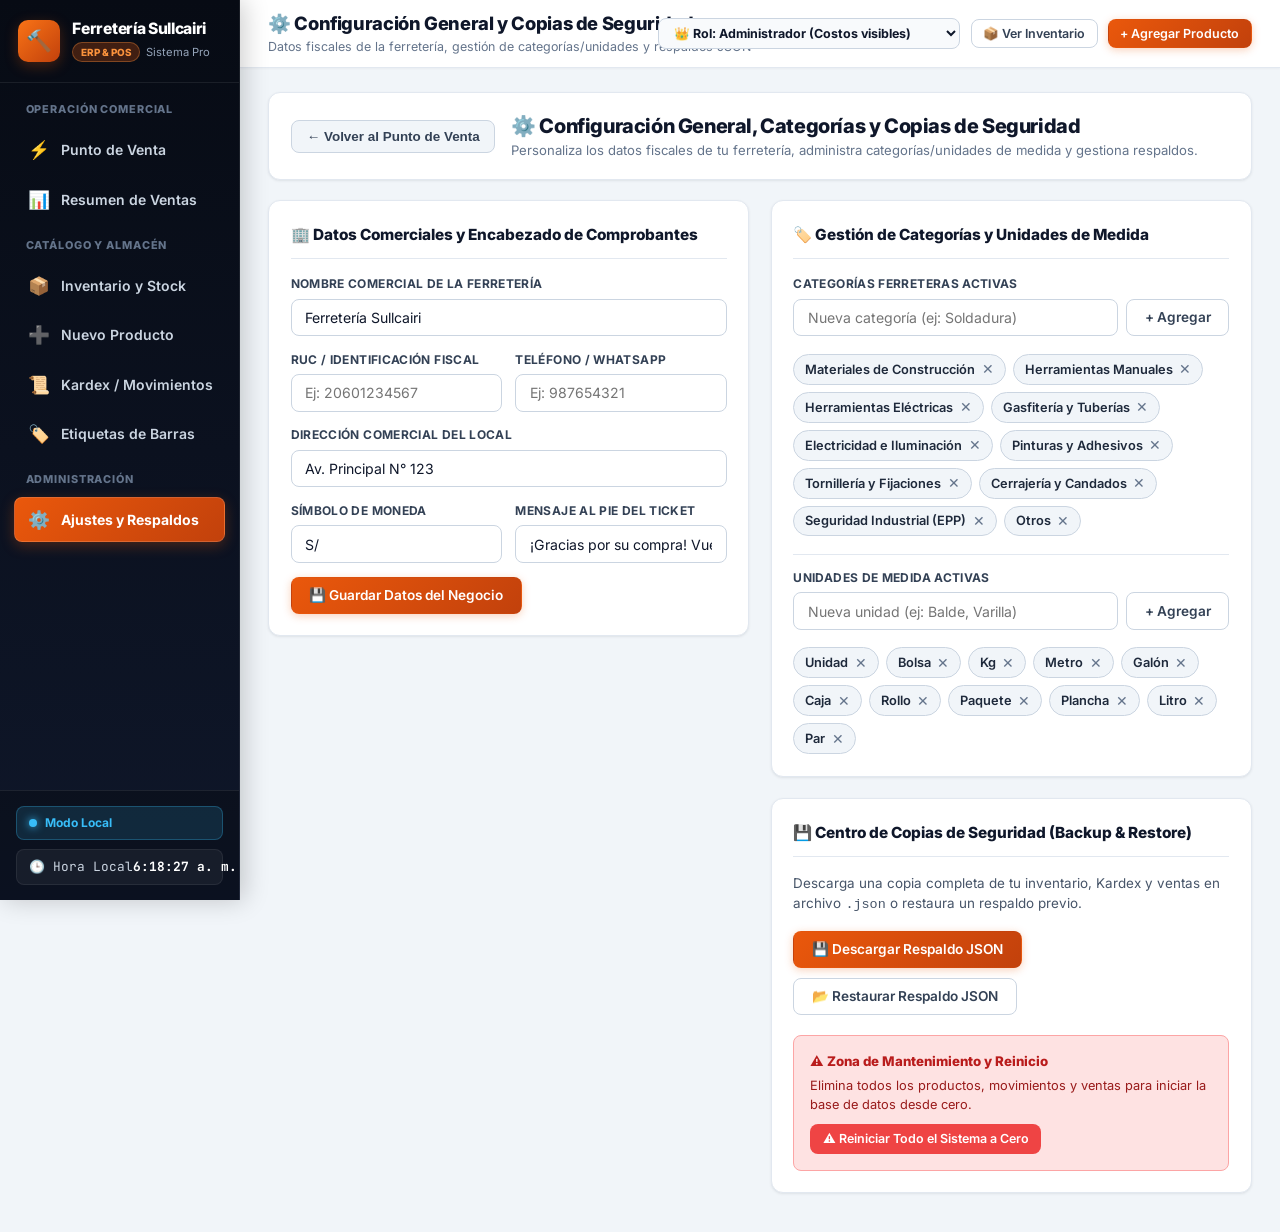
==== commit 16cd20ff: "feat(inventory): complete enterprise inventory system, interactive KPIs, detail drawer, RBAC, and bu" ====
--- a/ajustes.html
+++ b/ajustes.html
@@ -3,7 +3,7 @@
 <head>
   <meta charset="UTF-8">
   <meta name="viewport" content="width=device-width, initial-scale=1.0">
-  <title>Configuración y Copias de Seguridad | Ferretería Sullcairi PRO</title>
+  <title>Punto de Venta (Caja) | Ferretería Sullcairi PRO</title>
   <link rel="icon" href="images/favicon.svg" type="image/svg+xml">
   <link rel="stylesheet" href="css/theme.css">
   <link rel="preconnect" href="https://fonts.googleapis.com">
@@ -89,11 +89,15 @@
           </div>
         </div>
         <div class="topbar-right">
+          <select class="select" id="select-rol-usuario" title="Simulador de Rol y Permisos de Costos" style="width:auto; padding:0.35rem 0.65rem; font-size:0.78rem; font-weight:700; background:var(--slate-50);">
+            <option value="admin">👑 Rol: Administrador (Costos visibles)</option>
+            <option value="operador">👷 Rol: Operador / Ventas (Ocultar costos)</option>
+          </select>
           <button type="button" class="btn btn-outline btn-sm" id="btn-topbar-ver-stock">
             📦 Ver Inventario
           </button>
           <button type="button" class="btn btn-primary btn-sm" id="btn-topbar-nuevo-prod">
-            + Registrar Producto
+            + Agregar Producto
           </button>
         </div>
       </header>
@@ -253,71 +257,82 @@
              PÁGINA 2: INVENTARIO Y CONTROL DE STOCK
              ================================================================ -->
         <section class="modulo-seccion" id="seccion-inventario">
+          <!-- B. Resumen Interactivo: Tarjetas que filtran al hacer clic -->
           <div class="kpis-grid">
-            <div class="kpi-card kpi-primary">
-              <div class="kpi-info">
-                <h3>Total Productos</h3>
+            <div class="kpi-card kpi-primary filtrable" id="kpi-card-activos" data-kpi-filtro="activos" tabindex="0" role="button" aria-label="Filtrar productos activos">
+              <div class="kpi-info">
+                <h3>Productos Activos</h3>
                 <div class="kpi-valor" id="inv-kpi-total-prod">0</div>
-                <div class="kpi-subtexto">Artículos en catálogo</div>
+                <div class="kpi-subtexto">Disponibles en catálogo comercial</div>
               </div>
               <div class="kpi-icono">📦</div>
             </div>
 
-            <div class="kpi-card kpi-success">
-              <div class="kpi-info">
-                <h3>Valor Inventario</h3>
-                <div class="kpi-valor" id="inv-kpi-valor-total">S/ 0.00</div>
-                <div class="kpi-subtexto">Valorizado a precio venta</div>
-              </div>
-              <div class="kpi-icono">💰</div>
-            </div>
-
-            <div class="kpi-card kpi-warning">
-              <div class="kpi-info">
-                <h3>Bajo Stock</h3>
+            <div class="kpi-card kpi-warning filtrable" id="kpi-card-bajo" data-kpi-filtro="bajo" tabindex="0" role="button" aria-label="Filtrar productos con stock bajo">
+              <div class="kpi-info">
+                <h3>Con Stock Bajo</h3>
                 <div class="kpi-valor" id="inv-kpi-bajo-stock">0</div>
-                <div class="kpi-subtexto">Próximos a terminarse</div>
+                <div class="kpi-subtexto">0 &lt; Stock &le; Stock mínimo</div>
               </div>
               <div class="kpi-icono">⚠️</div>
             </div>
 
-            <div class="kpi-card kpi-danger">
+            <div class="kpi-card kpi-danger filtrable" id="kpi-card-agotado" data-kpi-filtro="agotado" tabindex="0" role="button" aria-label="Filtrar productos agotados">
               <div class="kpi-info">
                 <h3>Productos Agotados</h3>
                 <div class="kpi-valor" id="inv-kpi-agotados">0</div>
-                <div class="kpi-subtexto">Stock en cero unidades</div>
+                <div class="kpi-subtexto">Existencia igual a 0</div>
               </div>
               <div class="kpi-icono">🚫</div>
             </div>
+
+            <div class="kpi-card kpi-info filtrable" id="kpi-card-inactivo" data-kpi-filtro="inactivo" tabindex="0" role="button" aria-label="Filtrar productos inactivos">
+              <div class="kpi-info">
+                <h3>Productos Inactivos</h3>
+                <div class="kpi-valor" id="inv-kpi-inactivos">0</div>
+                <div class="kpi-subtexto">Desactivados temporalmente</div>
+              </div>
+              <div class="kpi-icono">⏸️</div>
+            </div>
+
+            <div class="kpi-card kpi-success" id="kpi-card-valorizacion">
+              <div class="kpi-info">
+                <h3>Valorización (Venta)</h3>
+                <div class="kpi-valor" id="inv-kpi-valor-total">S/ 0.00</div>
+                <div class="kpi-subtexto" id="inv-kpi-sub-costo">Base: Precio venta productos activos</div>
+              </div>
+              <div class="kpi-icono">💰</div>
+            </div>
           </div>
 
           <div class="panel-modulo">
+            <!-- A. Encabezado de Inventario -->
             <div class="panel-head-flex">
               <div class="panel-titulos">
-                <h2>Inventario y Catálogo de Productos</h2>
-                <p>Administra tu stock, reabastece con <b>"+ Stock"</b>, imprime códigos de barras y ejecuta acciones en lote.</p>
+                <h2>Inventario</h2>
+                <p>Consulta existencias, filtra por disponibilidad, ajusta stock con trazabilidad y gestiona la ficha técnica de cada artículo.</p>
               </div>
               <div style="display:flex; gap:0.5rem; flex-wrap:wrap; align-items:center;">
-                <button type="button" class="btn btn-primary" id="btn-inv-nuevo-producto">+ Nuevo Producto</button>
+                <button type="button" class="btn btn-primary" id="btn-inv-nuevo-producto">+ Agregar Producto</button>
                 <button type="button" class="btn btn-outline" id="btn-inv-abrir-kardex">📜 Kardex</button>
                 <button type="button" class="btn btn-outline" id="btn-inv-abrir-etiquetas">🏷️ Etiquetas</button>
-                <button type="button" class="btn btn-outline" id="btn-inv-descargar-plantilla">⬇️ Plantilla Excel</button>
-                <button type="button" class="btn btn-outline" id="btn-inv-importar-excel">⬆️ Importar Excel</button>
-                <button type="button" class="btn btn-outline" id="btn-inv-exportar-excel">📊 Exportar Excel</button>
+                <button type="button" class="btn btn-outline btn-sm" id="btn-inv-descargar-plantilla">⬇️ Plantilla</button>
+                <button type="button" class="btn btn-outline btn-sm" id="btn-inv-importar-excel">⬆️ Importar</button>
+                <button type="button" class="btn btn-outline btn-sm" id="btn-inv-exportar-excel">📊 Exportar</button>
                 <input type="file" id="input-archivo-importar-excel" accept=".xlsx,.xls,.csv" style="display:none;">
               </div>
             </div>
 
-            <!-- Pestañas de Estado con Contadores -->
+            <!-- Pestañas Rápidas de Estado con Contadores -->
             <div class="tabs-estado-catalogo" id="inv-tabs-estado">
               <button type="button" class="tab-estado-item activo pastilla-stock" data-filtro="">
                 Todos <span class="tab-contador" id="tab-cnt-todos">0</span>
               </button>
               <button type="button" class="tab-estado-item pastilla-stock" data-filtro="normal">
-                En Stock <span class="tab-contador" id="tab-cnt-normal">0</span>
+                Disponibles <span class="tab-contador" id="tab-cnt-normal">0</span>
               </button>
               <button type="button" class="tab-estado-item pastilla-stock" data-filtro="bajo">
-                Bajo Stock <span class="tab-contador" id="tab-cnt-bajo">0</span>
+                Stock Bajo <span class="tab-contador" id="tab-cnt-bajo">0</span>
               </button>
               <button type="button" class="tab-estado-item pastilla-stock" data-filtro="agotado">
                 Agotados <span class="tab-contador" id="tab-cnt-agotado">0</span>
@@ -327,19 +342,24 @@
               </button>
             </div>
 
-            <!-- Barra de Búsqueda y Filtros -->
-            <div style="display:flex; gap:0.75rem; align-items:center; flex-wrap:wrap;">
+            <!-- C. Exploración del Inventario: Buscador, Filtros Combinables y Selector de Vista -->
+            <div style="display:flex; gap:0.65rem; align-items:center; flex-wrap:wrap;">
               <div style="flex:1; min-width:240px; position:relative; display:flex; align-items:center;">
-                <input type="search" class="input" id="inv-buscar-input" placeholder="Buscar por código, código de barras, descripción, marca o ubicación..." style="padding-right:2.25rem;">
+                <input type="search" class="input" id="inv-buscar-input" placeholder="Buscar por nombre, código SKU o código de barras..." style="padding-right:2.25rem;" aria-label="Buscar productos por nombre, SKU o código de barras">
                 <button type="button" id="btn-limpiar-busqueda-inv" title="Limpiar búsqueda" style="position:absolute; right:8px; background:none; border:none; cursor:pointer; font-size:0.9rem; color:var(--slate-400); display:none;">✕</button>
               </div>
-              <select class="select" id="inv-filtro-categoria" style="width:auto; min-width:180px;">
+              <select class="select" id="inv-filtro-categoria" style="width:auto; min-width:165px;" aria-label="Filtrar por categoría">
                 <option value="">Todas las Categorías</option>
               </select>
-              <select class="select" id="inv-filtro-marca" style="width:auto; min-width:150px;">
+              <select class="select" id="inv-filtro-marca" style="width:auto; min-width:140px;" aria-label="Filtrar por marca">
                 <option value="">Todas las Marcas</option>
               </select>
-              <select class="select" id="inv-select-ordenar" style="width:auto; min-width:180px;">
+              <select class="select" id="inv-filtro-estado-comercial" style="width:auto; min-width:145px;" aria-label="Filtrar por estado comercial">
+                <option value="todos">Estado: Todos</option>
+                <option value="activo">Estado: Activos</option>
+                <option value="inactivo">Estado: Inactivos</option>
+              </select>
+              <select class="select" id="inv-select-ordenar" style="width:auto; min-width:170px;" aria-label="Ordenar listado">
                 <option value="nombre_asc">Nombre: A → Z</option>
                 <option value="nombre_desc">Nombre: Z → A</option>
                 <option value="stock_asc">Menor Stock (Críticos)</option>
@@ -349,44 +369,58 @@
                 <option value="margen_desc">Mayor Margen %</option>
                 <option value="recientes">Más Recientes</option>
               </select>
-            </div>
-
-            <!-- Tabla de Inventario -->
-            <div class="tabla-container">
+
+              <!-- Selector de Vista: Tabla o Tarjetas -->
+              <div class="selector-vista-grupo" role="group" aria-label="Selector de vista de inventario">
+                <button type="button" class="btn-vista-modo activo" id="btn-vista-tabla" title="Vista de Tabla">📋 Tabla</button>
+                <button type="button" class="btn-vista-modo" id="btn-vista-tarjetas" title="Vista de Tarjetas">🔲 Tarjetas</button>
+              </div>
+            </div>
+
+            <!-- Barra de Etiquetas Removibles para Filtros Aplicados y Contexto de Resultados -->
+            <div class="barra-filtros-aplicados" id="barra-filtros-aplicados">
+              <div class="chips-filtros-contenedor" id="chips-filtros-activos">
+                <span style="font-size:0.78rem; color:var(--slate-500); font-weight:600;" id="texto-alcance-inventario">Mostrando inventario completo</span>
+              </div>
+              <button type="button" class="btn btn-outline btn-sm" id="btn-limpiar-todos-filtros" style="display:none; padding:0.25rem 0.65rem; font-size:0.76rem;">
+                ✕ Limpiar filtros
+              </button>
+            </div>
+
+            <!-- Vista 1: Tabla de Inventario -->
+            <div class="tabla-container" id="inv-contenedor-tabla">
               <table class="tabla-general">
                 <thead>
                   <tr>
-                    <th style="width:40px; text-align:center;">
+                    <th style="width:38px; text-align:center;">
                       <input type="checkbox" id="inv-chk-todos" title="Seleccionar todos los visibles">
                     </th>
-                    <th class="sortable" data-col="codigo" style="width:125px;">
-                      Código <span class="th-sort-indicator">⇅</span>
+                    <th class="sortable" data-col="nombre">
+                      Producto / Categoría / Marca <span class="th-sort-indicator">⇅</span>
                     </th>
-                    <th class="sortable" data-col="nombre">
-                      Descripción / Marca / Ubicación <span class="th-sort-indicator">⇅</span>
+                    <th class="sortable" data-col="codigo" style="width:130px;">
+                      SKU / Barcode <span class="th-sort-indicator">⇅</span>
                     </th>
-                    <th class="sortable" data-col="categoria">
-                      Categoría <span class="th-sort-indicator">⇅</span>
-                    </th>
-                    <th class="sortable text-right" data-col="compra">
-                      P. Compra <span class="th-sort-indicator">⇅</span>
+                    <th class="sortable text-right col-costo-protegido" data-col="compra">
+                      Costo <span class="th-sort-indicator">⇅</span>
                     </th>
                     <th class="sortable text-right" data-col="venta">
                       P. Venta <span class="th-sort-indicator">⇅</span>
                     </th>
-                    <th class="sortable text-right" data-col="margen">
-                      Margen <span class="th-sort-indicator">⇅</span>
+                    <th class="sortable" data-col="stock" style="width:185px;">
+                      Stock y Unidad <span class="th-sort-indicator">⇅</span>
                     </th>
-                    <th class="sortable" data-col="stock" style="width:190px;">
-                      Stock Actual <span class="th-sort-indicator">⇅</span>
-                    </th>
+                    <th>Disponibilidad</th>
                     <th>Estado</th>
-                    <th class="text-right" style="width:175px;">Acciones</th>
+                    <th class="text-right" style="width:210px;">Acciones</th>
                   </tr>
                 </thead>
                 <tbody id="inv-tabla-tbody"></tbody>
               </table>
             </div>
+
+            <!-- Vista 2: Cuadrícula de Tarjetas de Inventario -->
+            <div class="inv-tarjetas-grid" id="inv-contenedor-tarjetas" style="display:none;"></div>
 
             <!-- Paginación -->
             <div class="paginacion-wrapper" id="inv-paginacion-wrapper">
@@ -556,98 +590,106 @@
             </div>
             <div class="pagina-header-acciones">
               <button type="button" class="btn btn-outline" id="btn-cancelar-producto-pag">Cancelar</button>
+              <button type="button" class="btn btn-outline-primary" id="btn-guardar-y-otro">➕ Guardar y Agregar Otro</button>
               <button type="button" class="btn btn-primary" id="btn-guardar-producto-modal">💾 Guardar Producto</button>
             </div>
           </div>
 
-          <form id="form-producto">
+          <form id="form-producto" novalidate>
             <div class="pagina-grid-2col">
               <div>
+                <!-- A. Información General -->
                 <div class="card-seccion-pagina">
                   <div class="card-seccion-titulo">
-                    <span>1. Información General y Clasificación</span>
+                    <span>A. Información General y Clasificación</span>
                     <span style="font-size:0.75rem; color:var(--slate-400); font-weight:600;">* Campos obligatorios</span>
                   </div>
 
                   <div class="grid-3" style="margin-bottom:0.9rem;">
                     <div class="campo-grupo">
-                      <label for="prod-input-codigo">Código SKU *</label>
+                      <label for="prod-input-codigo">Código SKU Interno *</label>
                       <div style="display:flex; gap:0.35rem;">
-                        <input type="text" class="input" id="prod-input-codigo" placeholder="Ej: FER-0001" required>
+                        <input type="text" class="input" id="prod-input-codigo" placeholder="Ej: FER-0001 o 00125" required>
                         <button type="button" class="btn btn-outline btn-sm" id="btn-autogenerar-codigo" title="Generar código correlativo">🎲</button>
                       </div>
-                    </div>
-                    <div class="campo-grupo">
-                      <label for="prod-input-barcode">Código de Barras (EAN / UPC)</label>
-                      <input type="text" class="input" id="prod-input-barcode" placeholder="Escáner o igual al SKU">
-                    </div>
-                    <div class="campo-grupo">
-                      <label for="prod-select-estado">Estado en Catálogo</label>
+                      <span class="campo-error-msg" id="err-prod-codigo"></span>
+                    </div>
+                    <div class="campo-grupo">
+                      <label for="prod-input-barcode">Código de Barras (Opcional)</label>
+                      <input type="text" class="input" id="prod-input-barcode" placeholder="EAN / UPC único si posee">
+                      <span class="campo-error-msg" id="err-prod-barcode"></span>
+                    </div>
+                    <div class="campo-grupo">
+                      <label for="prod-select-estado">Estado Comercial</label>
                       <select class="select" id="prod-select-estado">
-                        <option value="activo">🟢 Activo en Punto de Venta</option>
-                        <option value="inactivo">⚪ Inactivo / Oculto</option>
+                        <option value="activo">🟢 Activo (Visible en ventas)</option>
+                        <option value="inactivo">⚪ Inactivo (Desactivado)</option>
                       </select>
                     </div>
                   </div>
 
                   <div class="campo-grupo" style="margin-bottom:0.9rem;">
-                    <label for="prod-input-nombre">Descripción / Nombre Completo del Producto *</label>
+                    <label for="prod-input-nombre">Nombre del Producto *</label>
                     <input type="text" class="input" id="prod-input-nombre" placeholder="Ej: Cemento Sol Tipo I 42.5kg o Tubo PVC 1/2 pulgada x 3m Pavco" required style="font-weight:700; font-size:1.02rem;">
+                    <span class="campo-error-msg" id="err-prod-nombre"></span>
                   </div>
 
                   <div class="grid-3" style="margin-bottom:0.9rem;">
                     <div class="campo-grupo">
-                      <label for="prod-select-categoria">Categoría Ferretera</label>
+                      <label for="prod-select-categoria">Categoría *</label>
                       <select class="select" id="prod-select-categoria"></select>
+                    </div>
+                    <div class="campo-grupo">
+                      <label for="prod-input-subcategoria">Subcategoría (Opcional)</label>
+                      <input type="text" class="input" id="prod-input-subcategoria" placeholder="Ej: Tuberías Agua Fría, Brocas...">
                     </div>
                     <div class="campo-grupo">
                       <label for="prod-input-marca">Marca / Fabricante</label>
                       <input type="text" class="input" id="prod-input-marca" placeholder="Ej: Stanley, Pavco, Sika, Bosch...">
                     </div>
-                    <div class="campo-grupo">
-                      <label for="prod-select-unidad">Unidad de Medida</label>
-                      <select class="select" id="prod-select-unidad"></select>
-                    </div>
                   </div>
 
                   <div class="campo-grupo">
-                    <label for="prod-input-descripcion">Especificaciones Técnicas / Medidas / Notas</label>
-                    <input type="text" class="input" id="prod-input-descripcion" placeholder="Ej: Rosca 1/4 pulgada, acero galvanizado, alta resistencia...">
-                  </div>
-                </div>
-
+                    <label for="prod-input-descripcion">Descripción General</label>
+                    <input type="text" class="input" id="prod-input-descripcion" placeholder="Descripción comercial o notas del artículo...">
+                  </div>
+                </div>
+
+                <!-- B. Precio y Rentabilidad -->
                 <div class="card-seccion-pagina">
                   <div class="card-seccion-titulo">
-                    <span>2. Costos, Precios y Calculadora Bidireccional de Margen</span>
+                    <span>B. Precio y Margen Comercial (Moneda: PEN S/)</span>
+                    <span id="prod-indicador-igv" style="font-size:0.75rem; color:var(--slate-500); font-weight:600;">Precios en S/</span>
                   </div>
 
                   <div class="grid-3" style="margin-bottom:0.85rem;">
-                    <div class="campo-grupo">
-                      <label for="prod-input-compra">P. Compra / Costo (S/)</label>
+                    <div class="campo-grupo col-costo-protegido">
+                      <label for="prod-input-compra">Costo de Compra (S/)</label>
                       <input type="number" step="0.01" min="0" class="input" id="prod-input-compra" placeholder="0.00" value="0.00">
                     </div>
-                    <div class="campo-grupo">
-                      <label for="prod-input-margen">Margen de Ganancia (%)</label>
+                    <div class="campo-grupo col-costo-protegido">
+                      <label for="prod-input-margen">Margen Deseado (%)</label>
                       <input type="number" step="0.5" min="0" class="input" id="prod-input-margen" placeholder="30.0" value="30.0">
                     </div>
                     <div class="campo-grupo">
-                      <label for="prod-input-venta">Precio Venta Público (S/) *</label>
+                      <label for="prod-input-venta">Precio de Venta (S/) *</label>
                       <input type="number" step="0.01" min="0" class="input" id="prod-input-venta" placeholder="0.00" required style="font-weight:800; font-size:1.1rem; color:var(--brand-primary);">
+                      <span class="campo-error-msg" id="err-prod-venta"></span>
                     </div>
                   </div>
 
                   <div class="grid-2" style="margin-bottom:1rem;">
                     <div class="campo-grupo">
-                      <label for="prod-input-mayor">Precio por Mayor / Especial (Opcional)</label>
+                      <label for="prod-input-mayor">Precio por Mayor (Opcional)</label>
                       <input type="number" step="0.01" min="0" class="input" id="prod-input-mayor" placeholder="0.00">
                     </div>
                     <div class="campo-grupo" style="display:flex; align-items:center; gap:0.5rem; margin-top:1.4rem;">
                       <input type="checkbox" id="prod-chk-fraccionada" checked style="width:18px; height:18px; accent-color:var(--brand-primary); cursor:pointer;">
-                      <label for="prod-chk-fraccionada" style="margin:0; cursor:pointer; font-weight:600;">Permite venta fraccionada (ej: 1.5 metros, 0.25 kg)</label>
-                    </div>
-                  </div>
-
-                  <div class="tarjeta-margen-calculadora">
+                      <label for="prod-chk-fraccionada" style="margin:0; cursor:pointer; font-weight:600;">Permite cantidades decimales (Metro, Kg, Litro)</label>
+                    </div>
+                  </div>
+
+                  <div class="tarjeta-margen-calculadora col-costo-protegido">
                     <div class="margen-stat-item">
                       <span class="margen-stat-label">Costo Unitario</span>
                       <span class="margen-stat-val" id="calc-preview-costo">S/ 0.00</span>
@@ -662,19 +704,71 @@
                     </div>
                   </div>
                 </div>
+
+                <!-- E. Atributos Técnicos de Ferretería -->
+                <div class="card-seccion-pagina" id="bloque-atributos-ferreteria">
+                  <div class="card-seccion-titulo">
+                    <span>E. Atributos Técnicos de Ferretería (Opcionales)</span>
+                    <span style="font-size:0.74rem; color:var(--slate-400); font-weight:600;">Especificaciones del artículo</span>
+                  </div>
+                  <div class="grid-3" style="margin-bottom:0.85rem;">
+                    <div class="campo-grupo">
+                      <label for="attr-medida">Medida / Dimensiones</label>
+                      <input type="text" class="input" id="attr-medida" placeholder="Ej: 1/2 pulg x 3m, 42.5 kg">
+                    </div>
+                    <div class="campo-grupo">
+                      <label for="attr-material">Material</label>
+                      <input type="text" class="input" id="attr-material" placeholder="Ej: Acero Cromo-Vanadio, PVC, Cobre">
+                    </div>
+                    <div class="campo-grupo">
+                      <label for="attr-diametro">Diámetro / Calibre</label>
+                      <input type="text" class="input" id="attr-diametro" placeholder="Ej: 12 mm, 3/8 pulg, 14 AWG">
+                    </div>
+                  </div>
+                  <div class="grid-3">
+                    <div class="campo-grupo">
+                      <label for="attr-rosca">Tipo de Rosca / Encastre</label>
+                      <input type="text" class="input" id="attr-rosca" placeholder="Ej: NPT, Whitworth, SDS Plus">
+                    </div>
+                    <div class="campo-grupo">
+                      <label for="attr-potencia">Potencia / Voltaje</label>
+                      <input type="text" class="input" id="attr-potencia" placeholder="Ej: 850W / 220V">
+                    </div>
+                    <div class="campo-grupo">
+                      <label for="attr-presentacion">Color / Presentación</label>
+                      <input type="text" class="input" id="attr-presentacion" placeholder="Ej: Gris Mate, Caja x 100 und">
+                    </div>
+                  </div>
+                </div>
               </div>
 
               <div>
+                <!-- C. Inventario y Ubicación -->
                 <div class="card-seccion-pagina">
                   <div class="card-seccion-titulo">
-                    <span>3. Control de Existencias y Ubicación</span>
-                  </div>
-
-                  <div class="grid-3" style="margin-bottom:0.9rem;">
-                    <div class="campo-grupo">
-                      <label for="prod-input-stock">Stock Actual</label>
+                    <span>C. Inventario y Ubicación en Almacén</span>
+                  </div>
+
+                  <div class="grid-2" style="margin-bottom:0.9rem;">
+                    <div class="campo-grupo">
+                      <label for="prod-select-unidad">Unidad de Medida *</label>
+                      <select class="select" id="prod-select-unidad"></select>
+                    </div>
+                    <div class="campo-grupo">
+                      <label for="prod-input-stock" id="label-prod-stock">Stock Inicial (Solo en Creación)</label>
                       <input type="number" step="any" min="0" class="input" id="prod-input-stock" placeholder="0" value="0" style="font-weight:800;">
                     </div>
+                  </div>
+
+                  <!-- Aviso de protección de stock durante edición -->
+                  <div id="aviso-stock-edicion" style="display:none; background:var(--info-light); border:1px solid rgba(2,132,199,0.3); color:#0369a1; padding:0.75rem 0.9rem; border-radius:var(--radius-sm); font-size:0.8rem; margin-bottom:0.9rem; align-items:center; justify-content:space-between; gap:0.75rem; flex-wrap:wrap;">
+                    <span>🔒 El stock actual está protegido en la edición general para garantizar la trazabilidad en el Kardex.</span>
+                    <button type="button" class="btn btn-outline btn-sm" id="btn-ir-ajustar-desde-edicion" style="background:#fff; color:#0284c7; border-color:#0284c7;">
+                      ⚖️ Ajustar Stock
+                    </button>
+                  </div>
+
+                  <div class="grid-2" style="margin-bottom:0.9rem;">
                     <div class="campo-grupo">
                       <label for="prod-input-stock-min">Stock Mínimo (Alerta)</label>
                       <input type="number" step="any" min="0" class="input" id="prod-input-stock-min" placeholder="5" value="5">
@@ -686,19 +780,36 @@
                   </div>
 
                   <div class="campo-grupo">
-                    <label for="prod-input-ubicacion">Ubicación Física en Almacén (Pasillo / Estante)</label>
-                    <input type="text" class="input" id="prod-input-ubicacion" placeholder="Ej: Pasillo 2 - Estante C - Nivel 1">
-                  </div>
-                </div>
-
+                    <label for="prod-input-ubicacion">Ubicación Física (Almacén / Pasillo / Estante)</label>
+                    <input type="text" class="input" id="prod-input-ubicacion" placeholder="Ej: Almacén Principal - Pasillo 2 - Estante C">
+                  </div>
+                </div>
+
+                <!-- D. Imagen del Producto -->
                 <div class="card-seccion-pagina">
                   <div class="card-seccion-titulo">
-                    <span>4. Vista Previa de Etiqueta con Código de Barras</span>
+                    <span>D. Imagen del Producto (Opcional)</span>
+                    <button type="button" class="btn btn-outline btn-sm" id="btn-quitar-imagen-prod" style="display:none; color:var(--danger); padding:0.2rem 0.55rem; font-size:0.74rem;">🗑️ Quitar imagen</button>
+                  </div>
+                  <div class="dropzone-imagen" id="prod-dropzone-imagen" tabindex="0" role="button" aria-label="Seleccionar o arrastrar imagen del producto">
+                    <div id="prod-imagen-preview-wrap" style="display:none; margin-bottom:0.75rem;">
+                      <img id="prod-imagen-preview-img" src="" alt="Vista previa del producto" style="max-height:150px; max-width:100%; border-radius:var(--radius-sm); object-fit:contain; margin:0 auto; display:block;">
+                    </div>
+                    <div id="prod-dropzone-placeholder">
+                      <div style="font-size:1.85rem; margin-bottom:0.3rem;">🖼️</div>
+                      <div style="font-weight:700; font-size:0.86rem; color:var(--slate-800);">Haz clic para seleccionar imagen o arrástrala aquí</div>
+                      <div style="font-size:0.75rem; color:var(--slate-500); margin-top:0.15rem;">Formatos: JPG, PNG o WEBP (Máx. 2 MB)</div>
+                    </div>
+                    <input type="file" id="prod-input-archivo-imagen" accept="image/png,image/jpeg,image/webp" style="display:none;">
+                  </div>
+                </div>
+
+                <!-- Vista Previa de Etiqueta con Código de Barras -->
+                <div class="card-seccion-pagina">
+                  <div class="card-seccion-titulo">
+                    <span>Vista Previa de Etiqueta con Código de Barras</span>
                     <span class="marca-badge">CODE-128 SVG</span>
                   </div>
-                  <p style="font-size:0.8rem; color:var(--slate-500); margin-bottom:0.85rem;">
-                    Vista previa en tiempo real de la etiqueta térmica del artículo:
-                  </p>
                   <div id="prod-live-barcode-preview" style="background:var(--slate-50); padding:1rem; border-radius:var(--radius-sm); border:1px dashed var(--slate-300); display:flex; justify-content:center;"></div>
                 </div>
               </div>
@@ -779,13 +890,14 @@
               <table class="tabla-general">
                 <thead>
                   <tr>
-                    <th style="width:155px;">Fecha y Hora</th>
-                    <th style="width:115px;">Código SKU</th>
+                    <th style="width:150px;">Fecha y Hora</th>
+                    <th style="width:110px;">Código SKU</th>
                     <th>Producto</th>
                     <th>Tipo de Movimiento</th>
-                    <th class="text-right" style="width:105px;">Variación</th>
-                    <th class="text-right" style="width:105px;">Stock Ant.</th>
-                    <th class="text-right" style="width:110px;">Nuevo Stock</th>
+                    <th class="text-right" style="width:100px;">Variación</th>
+                    <th class="text-right" style="width:95px;">Stock Ant.</th>
+                    <th class="text-right" style="width:105px;">Nuevo Stock</th>
+                    <th style="width:125px;">Responsable</th>
                     <th>Motivo / Referencia</th>
                   </tr>
                 </thead>
@@ -974,7 +1086,7 @@
 
   <!-- Barra de Navegación Inferior Fija para Móviles y Smartphones -->
   <nav class="mobile-bottom-nav no-print" aria-label="Navegación móvil">
-    <button type="button" class="mobile-nav-item nav-btn activo" data-seccion="pos" data-href="index.html" id="mob-nav-pos">
+    <button type="button" class="mobile-nav-item nav-btn" data-seccion="pos" data-href="index.html" id="mob-nav-pos">
       <span class="mob-icon">⚡</span>
       <span>Caja POS</span>
     </button>
@@ -998,7 +1110,7 @@
       <span class="mob-icon">📊</span>
       <span>Ventas</span>
     </button>
-    <button type="button" class="mobile-nav-item nav-btn" data-seccion="ajustes" data-href="ajustes.html" id="mob-nav-ajustes">
+    <button type="button" class="mobile-nav-item nav-btn activo" data-seccion="ajustes" data-href="ajustes.html" id="mob-nav-ajustes">
       <span class="mob-icon">⚙️</span>
       <span>Ajustes</span>
     </button>
@@ -1017,58 +1129,84 @@
        MODALES RÁPIDOS DE APOYO (+ STOCK, TICKET TÉRMICO Y ACCIONES EN LOTE)
        ====================================================================== -->
 
-  <!-- Modal Rápido: Reabastecimiento y Ajuste de Stock en 1 Clic -->
+  <!-- Modal Rápido: Reabastecimiento y Ajuste de Stock con Trazabilidad -->
   <div class="modal-overlay" id="modal-stock">
-    <div class="modal-caja" style="max-width:500px;">
+    <div class="modal-caja" style="max-width:520px;">
       <div class="modal-head">
-        <h3>📦 Reabastecer / Ajustar Stock</h3>
+        <h3>⚖️ Ajustar Existencias con Trazabilidad</h3>
         <button class="modal-close-btn" type="button">✕</button>
       </div>
       <form id="form-stock">
         <div class="modal-cuerpo">
           <div style="background:var(--slate-50); padding:0.85rem 1rem; border-radius:var(--radius-sm); border:1px solid var(--border-color); margin-bottom:0.75rem;">
-            <div style="font-weight:800; font-size:1.05rem;" id="stock-modal-prod-nombre">-</div>
-            <div style="font-size:0.85rem; color:var(--slate-500); margin-top:0.25rem;">
-              Stock Actual en Almacén: <b id="stock-modal-actual" style="color:var(--slate-900);">-</b>
+            <div style="font-weight:800; font-size:1.02rem;" id="stock-modal-prod-nombre">-</div>
+            <div style="font-size:0.84rem; color:var(--slate-500); margin-top:0.2rem;">
+              Existencia Actual en Almacén: <b id="stock-modal-actual" style="color:var(--slate-900);">-</b>
             </div>
           </div>
 
           <div class="campo-grupo" style="margin-bottom:0.75rem;">
-            <label for="stock-select-tipo">Tipo de Operación</label>
+            <label for="stock-select-tipo">Tipo de Operación *</label>
             <select class="select" id="stock-select-tipo">
-              <option value="Ingreso por Compra">📥 Ingreso por Compra / Proveedor</option>
-              <option value="Ajuste de Conteo Físico">⚖️ Ajuste por Conteo Físico / Inventario</option>
-              <option value="Merma / Daño">📉 Merma o Producto Dañado</option>
-              <option value="Uso Interno">🛠️ Uso Interno del Negocio</option>
+              <option value="Ingreso por Compra">📥 Agregar existencias (Compra / Reposición)</option>
+              <option value="Retiro por Merma / Daño">📤 Retirar existencias (Merma / Daño / Uso interno)</option>
+              <option value="Ajuste de Conteo Físico">⚖️ Corregir mediante conteo físico (Fijar stock real)</option>
             </select>
           </div>
 
+          <div class="grid-2" style="margin-bottom:0.75rem;">
+            <div class="campo-grupo">
+              <label for="stock-input-cantidad" id="stock-label-cantidad">Cantidad a Agregar *</label>
+              <input type="number" step="any" min="0" class="input" id="stock-input-cantidad" placeholder="Ej: 25" required style="font-size:1.18rem; font-weight:800;">
+            </div>
+            <div class="campo-grupo">
+              <label for="stock-input-usuario">Usuario Responsable *</label>
+              <input type="text" class="input" id="stock-input-usuario" value="Administrador" placeholder="Nombre del responsable" required>
+            </div>
+          </div>
+
+          <div class="campo-grupo col-costo-protegido" style="margin-bottom:0.75rem;">
+            <label for="stock-input-compra">Actualizar Costo Unitario de Compra (Opcional)</label>
+            <input type="number" step="0.01" min="0" class="input" id="stock-input-compra" placeholder="Dejar en blanco si el costo no cambió">
+          </div>
+
           <div class="campo-grupo" style="margin-bottom:0.75rem;">
-            <label for="stock-input-cantidad">Cantidad a Ingresar / Ajustar *</label>
-            <input type="number" step="any" min="0.001" class="input" id="stock-input-cantidad" placeholder="Ej: 25" required style="font-size:1.25rem; font-weight:800;">
-          </div>
-
-          <div class="campo-grupo" style="margin-bottom:0.75rem;">
-            <label for="stock-input-compra">Nuevo Precio de Costo / Compra (Opcional)</label>
-            <input type="number" step="0.01" min="0" class="input" id="stock-input-compra" placeholder="Dejar en blanco si el costo no cambió">
-          </div>
-
-          <div class="campo-grupo" style="margin-bottom:0.75rem;">
-            <label for="stock-input-motivo">Motivo / N° de Guía o Factura Proveedor</label>
-            <input type="text" class="input" id="stock-input-motivo" placeholder="Ej: Factura F001-4921 o Ajuste de inventario">
-          </div>
-
-          <div class="caja-vuelto-alert" style="background:var(--success-light); color:var(--success-dark); border-color:rgba(16,185,129,0.3); font-size:0.95rem;">
+            <label for="stock-input-motivo">Motivo / Justificación / N° Documento *</label>
+            <input type="text" class="input" id="stock-input-motivo" placeholder="Ej: Factura F001-4921, Conteo de estante A2 o Merma por rotura" required>
+          </div>
+
+          <div class="caja-vuelto-alert" id="stock-caja-preview" style="background:var(--success-light); color:var(--success-dark); border-color:rgba(16,185,129,0.3); font-size:0.92rem;">
             <span>Nuevo Stock Resultante:</span>
             <span id="stock-preview-nuevo">-</span>
           </div>
         </div>
         <div class="modal-pie">
           <button type="button" class="btn btn-outline btn-cancelar-modal">Cancelar</button>
-          <button type="submit" class="btn btn-success" id="btn-confirmar-stock">+ Actualizar Stock</button>
+          <button type="submit" class="btn btn-success" id="btn-confirmar-stock">✓ Confirmar Ajuste en Kardex</button>
         </div>
       </form>
     </div>
+  </div>
+
+  <!-- Panel Lateral Deslizante (Drawer): Vista de Detalle del Producto (Sección 6) -->
+  <div class="drawer-overlay no-print" id="drawer-detalle-producto" aria-hidden="true">
+    <aside class="drawer-panel" role="dialog" aria-labelledby="drawer-detalle-titulo">
+      <div class="drawer-head">
+        <div>
+          <span style="font-size:0.72rem; font-weight:800; text-transform:uppercase; letter-spacing:0.06em; color:var(--brand-primary);">Ficha Técnica e Historial</span>
+          <h3 id="drawer-detalle-titulo" style="font-size:1.05rem; font-weight:800; color:var(--slate-900);">Detalle del Producto</h3>
+        </div>
+        <button type="button" class="modal-close-btn" id="btn-cerrar-drawer-detalle" title="Cerrar panel (Esc)">✕</button>
+      </div>
+      <div class="drawer-cuerpo" id="drawer-detalle-cuerpo"></div>
+      <div class="drawer-pie">
+        <button type="button" class="btn btn-outline btn-sm" id="btn-drawer-toggle-estado">⏯️ Cambiar Estado</button>
+        <div style="display:flex; gap:0.5rem; flex-wrap:wrap;">
+          <button type="button" class="btn btn-success btn-sm" id="btn-drawer-ajustar-stock">⚖️ Ajustar Stock</button>
+          <button type="button" class="btn btn-primary btn-sm" id="btn-drawer-editar-prod">✏️ Editar Producto</button>
+        </div>
+      </div>
+    </aside>
   </div>
 
   <!-- Modal Rápido: Ajuste Masivo de Precios (Bulk Price Adjustment) -->
--- a/css/theme.css
+++ b/css/theme.css
@@ -1887,6 +1887,297 @@
 .grid-2 { display: grid; grid-template-columns: 1fr 1fr; gap: 0.85rem; }
 .grid-3 { display: grid; grid-template-columns: 1fr 1fr 1fr; gap: 0.85rem; }
 
+/* ==========================================================================
+   COMPONENTES AVANZADOS DE INVENTARIO: TARJETAS FILTRABLES, VISTAS, DRAWER
+   ========================================================================== */
+
+/* Tarjetas KPI Interactivas (Filtran al hacer clic) */
+.kpi-card.filtrable {
+  cursor: pointer;
+  user-select: none;
+}
+
+.kpi-card.filtrable:focus-visible {
+  outline: 3px solid var(--brand-primary);
+  outline-offset: 2px;
+}
+
+.kpi-card.kpi-filtro-activo {
+  border: 2px solid var(--brand-primary);
+  background: var(--brand-primary-soft);
+  box-shadow: 0 4px 16px rgba(234, 88, 12, 0.16);
+}
+
+.kpi-estado-filtro-tag {
+  display: inline-flex;
+  align-items: center;
+  gap: 0.25rem;
+  font-size: 0.68rem;
+  font-weight: 800;
+  color: var(--brand-primary);
+  background: var(--brand-primary-light);
+  padding: 0.12rem 0.45rem;
+  border-radius: var(--radius-full);
+  margin-top: 0.3rem;
+}
+
+/* Barra de Etiquetas Removibles de Filtros Aplicados */
+.barra-filtros-aplicados {
+  display: flex;
+  align-items: center;
+  justify-content: space-between;
+  flex-wrap: wrap;
+  gap: 0.65rem;
+  padding: 0.65rem 0.9rem;
+  background: var(--slate-50);
+  border: 1px solid var(--border-color);
+  border-radius: var(--radius-sm);
+}
+
+.chips-filtros-contenedor {
+  display: flex;
+  align-items: center;
+  flex-wrap: wrap;
+  gap: 0.45rem;
+}
+
+.chip-filtro-removible {
+  display: inline-flex;
+  align-items: center;
+  gap: 0.4rem;
+  background: #ffffff;
+  border: 1px solid var(--slate-300);
+  color: var(--slate-800);
+  font-size: 0.78rem;
+  font-weight: 600;
+  padding: 0.25rem 0.6rem;
+  border-radius: var(--radius-full);
+  box-shadow: var(--shadow-xs);
+}
+
+.chip-filtro-removible button {
+  background: none;
+  border: none;
+  color: var(--slate-500);
+  font-weight: 800;
+  cursor: pointer;
+  font-size: 0.85rem;
+  line-height: 1;
+  padding: 0 2px;
+}
+
+.chip-filtro-removible button:hover {
+  color: var(--danger);
+}
+
+/* Selector de Vista (Tabla / Tarjetas) */
+.selector-vista-grupo {
+  display: inline-flex;
+  background: var(--slate-100);
+  border: 1px solid var(--border-color);
+  border-radius: var(--radius-sm);
+  padding: 0.18rem;
+  gap: 0.18rem;
+}
+
+.btn-vista-modo {
+  background: transparent;
+  border: none;
+  color: var(--slate-600);
+  font-family: inherit;
+  font-size: 0.78rem;
+  font-weight: 700;
+  padding: 0.35rem 0.68rem;
+  border-radius: var(--radius-xs);
+  cursor: pointer;
+  display: inline-flex;
+  align-items: center;
+  gap: 0.35rem;
+}
+
+.btn-vista-modo.activo {
+  background: #ffffff;
+  color: var(--slate-900);
+  box-shadow: var(--shadow-xs);
+}
+
+/* Miniatura de Producto en Listado */
+.prod-thumb-mini {
+  width: 42px;
+  height: 42px;
+  border-radius: var(--radius-xs);
+  background: var(--slate-100);
+  border: 1px solid var(--border-color);
+  display: flex;
+  align-items: center;
+  justify-content: center;
+  font-size: 1.2rem;
+  overflow: hidden;
+  flex-shrink: 0;
+}
+
+.prod-thumb-mini img {
+  width: 100%;
+  height: 100%;
+  object-fit: cover;
+}
+
+/* Estado Comercial vs Disponibilidad */
+.badge-comercial {
+  display: inline-flex;
+  align-items: center;
+  gap: 0.3rem;
+  font-size: 0.72rem;
+  font-weight: 700;
+  padding: 0.18rem 0.55rem;
+  border-radius: var(--radius-full);
+  white-space: nowrap;
+}
+
+.badge-comercial.activo {
+  background: #ecfdf5;
+  color: #047857;
+  border: 1px solid #a7f3d0;
+}
+
+.badge-comercial.inactivo {
+  background: var(--slate-100);
+  color: var(--slate-600);
+  border: 1px solid var(--slate-300);
+}
+
+/* Vista de Tarjetas de Inventario */
+.inv-tarjetas-grid {
+  display: grid;
+  grid-template-columns: repeat(auto-fill, minmax(280px, 1fr));
+  gap: 1rem;
+}
+
+.inv-card-producto {
+  background: #ffffff;
+  border: 1px solid var(--border-color);
+  border-radius: var(--radius-md);
+  padding: 1.1rem;
+  display: flex;
+  flex-direction: column;
+  justify-content: space-between;
+  gap: 0.85rem;
+  box-shadow: var(--shadow-xs);
+  transition: transform 0.15s ease, box-shadow 0.15s ease;
+}
+
+.inv-card-producto:hover {
+  transform: translateY(-2px);
+  box-shadow: var(--shadow-md);
+  border-color: var(--slate-300);
+}
+
+/* Panel Lateral / Drawer de Detalle del Producto (Sin perder contexto) */
+.drawer-overlay {
+  position: fixed;
+  inset: 0;
+  background: rgba(15, 23, 42, 0.55);
+  backdrop-filter: blur(2px);
+  z-index: 130;
+  display: none;
+  justify-content: flex-end;
+}
+
+.drawer-overlay.activo {
+  display: flex;
+}
+
+.drawer-panel {
+  width: 100%;
+  max-width: 560px;
+  background: #ffffff;
+  height: 100vh;
+  display: flex;
+  flex-direction: column;
+  box-shadow: -8px 0 32px rgba(15, 23, 42, 0.25);
+  animation: slideLeftDrawer 0.22s cubic-bezier(0.16, 1, 0.3, 1);
+}
+
+@keyframes slideLeftDrawer {
+  from { transform: translateX(100%); }
+  to { transform: translateX(0); }
+}
+
+.drawer-head {
+  padding: 1.15rem 1.4rem;
+  background: var(--slate-900);
+  color: #ffffff;
+  display: flex;
+  align-items: center;
+  justify-content: space-between;
+  gap: 1rem;
+}
+
+.drawer-cuerpo {
+  flex: 1;
+  overflow-y: auto;
+  padding: 1.35rem 1.4rem;
+  display: flex;
+  flex-direction: column;
+  gap: 1.15rem;
+}
+
+.drawer-pie {
+  padding: 1rem 1.4rem;
+  background: var(--slate-50);
+  border-top: 1px solid var(--border-color);
+  display: flex;
+  align-items: center;
+  justify-content: space-between;
+  gap: 0.65rem;
+  flex-wrap: wrap;
+}
+
+/* Zona Drag & Drop de Imagen de Producto */
+.dropzone-imagen {
+  border: 2px dashed var(--slate-300);
+  border-radius: var(--radius-md);
+  padding: 1.25rem;
+  text-align: center;
+  background: var(--slate-50);
+  cursor: pointer;
+  transition: all 0.15s ease;
+}
+
+.dropzone-imagen:hover,
+.dropzone-imagen.dragover {
+  border-color: var(--brand-primary);
+  background: var(--brand-primary-soft);
+}
+
+/* Mensajes de Error de Validación Inline junto al Campo */
+.campo-error-msg {
+  font-size: 0.76rem;
+  font-weight: 700;
+  color: var(--danger-dark);
+  display: none;
+  margin-top: 0.15rem;
+}
+
+.campo-error-msg.visible {
+  display: block;
+}
+
+.input.input-error {
+  border-color: var(--danger);
+  background: #fff1f2;
+}
+
+/* Accesibilidad: Respetar preferencia de movimiento reducido */
+@media (prefers-reduced-motion: reduce) {
+  *, *::before, *::after {
+    animation-duration: 0.01ms !important;
+    animation-iteration-count: 1 !important;
+    transition-duration: 0.01ms !important;
+    scroll-behavior: auto !important;
+  }
+}
+
 /* Breakpoint 1360px (Laptops estándar) */
 @media (max-width: 1360px) {
   :root {
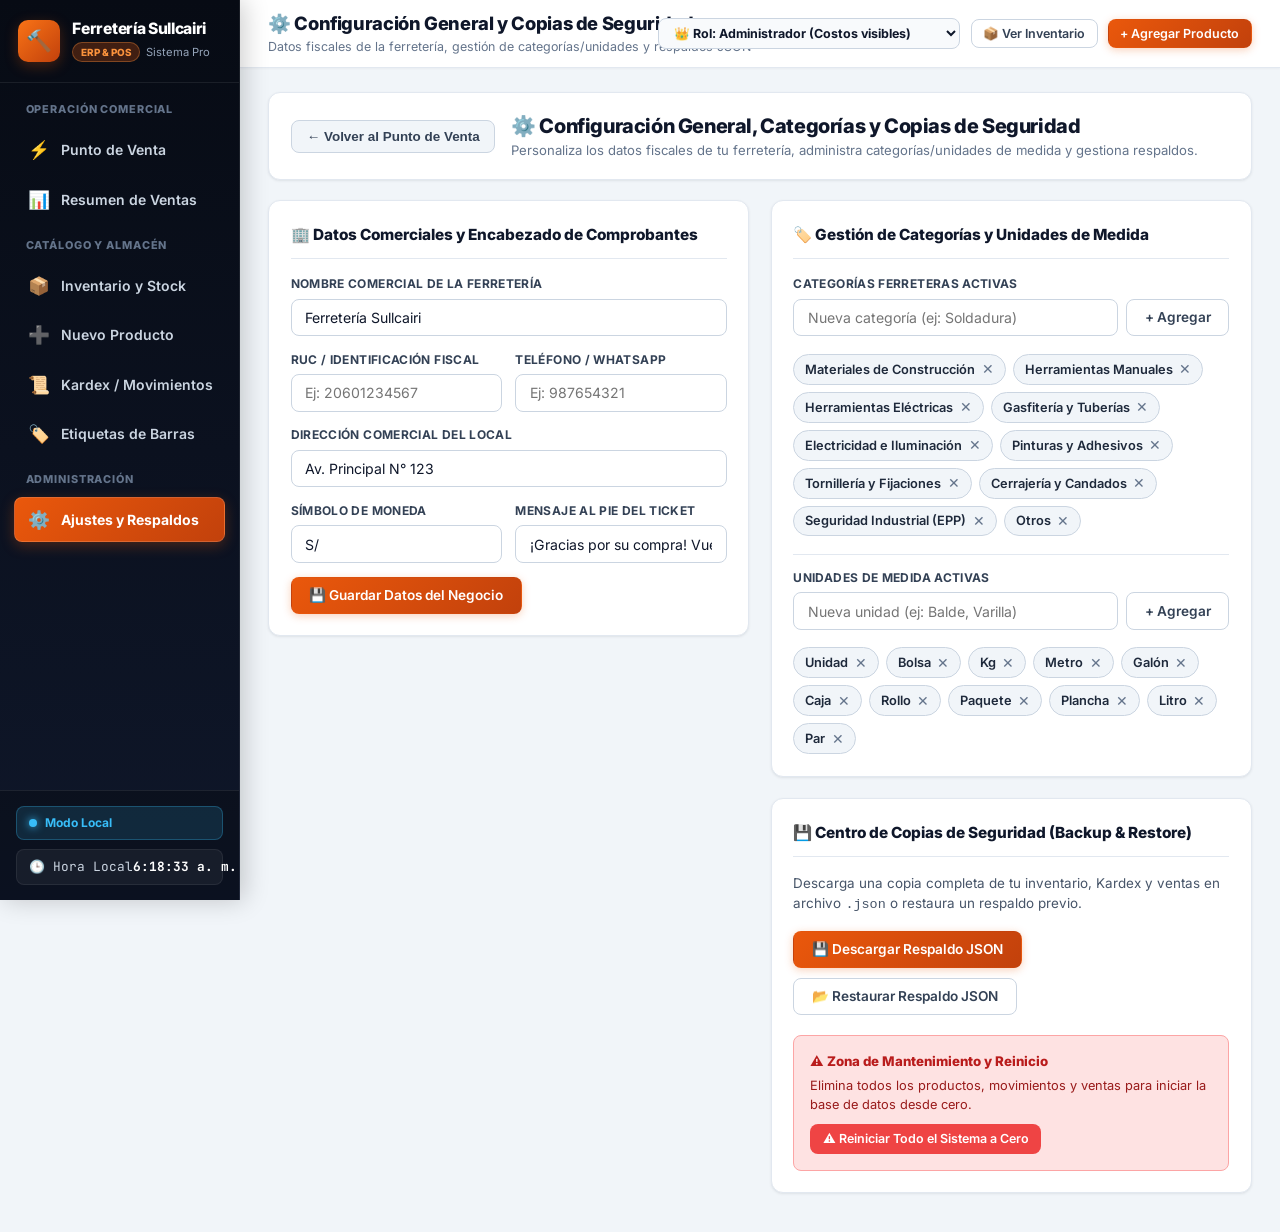
==== commit a0e2977c: "chore(sync): synchronize initial topbar/title states across 7 pages and add live HTTP E2E tests" ====
--- a/ajustes.html
+++ b/ajustes.html
@@ -3,7 +3,7 @@
 <head>
   <meta charset="UTF-8">
   <meta name="viewport" content="width=device-width, initial-scale=1.0">
-  <title>Punto de Venta (Caja) | Ferretería Sullcairi PRO</title>
+  <title>Configuración y Copias de Seguridad | Ferretería Sullcairi PRO</title>
   <link rel="icon" href="images/favicon.svg" type="image/svg+xml">
   <link rel="stylesheet" href="css/theme.css">
   <link rel="preconnect" href="https://fonts.googleapis.com">
@@ -35,7 +35,7 @@
 
       <nav class="sidebar-nav" aria-label="Navegación principal del sistema">
         <div class="nav-grupo-label">Operación Comercial</div>
-        <button type="button" class="nav-btn activo" data-seccion="pos" data-href="index.html" id="nav-btn-pos" title="Punto de Venta (Alt+1)">
+        <button type="button" class="nav-btn" data-seccion="pos" data-href="index.html" id="nav-btn-pos" title="Punto de Venta (Alt+1)">
           <span class="nav-btn-inner"><span class="nav-icono">⚡</span> Punto de Venta</span>
         </button>
         <button type="button" class="nav-btn" data-seccion="resumen" data-href="resumen.html" id="nav-btn-resumen" title="Resumen y Reportes de Ventas (Alt+6)">
@@ -58,7 +58,7 @@
         </button>
 
         <div class="nav-grupo-label">Administración</div>
-        <button type="button" class="nav-btn" data-seccion="ajustes" data-href="ajustes.html" id="btn-abrir-configuracion" title="Ajustes de la Ferretería y Copias de Seguridad">
+        <button type="button" class="nav-btn activo" data-seccion="ajustes" data-href="ajustes.html" id="btn-abrir-configuracion" title="Ajustes de la Ferretería y Copias de Seguridad">
           <span class="nav-btn-inner"><span class="nav-icono">⚙️</span> Ajustes y Respaldos</span>
         </button>
       </nav>
@@ -84,8 +84,8 @@
         <div class="topbar-left">
           <button type="button" class="btn-menu-movil" id="btn-toggle-sidebar" title="Abrir menú">☰</button>
           <div class="topbar-titles">
-            <h2 id="topbar-titulo-pagina">⚡ Punto de Venta y Caja Registradora</h2>
-            <p id="topbar-subtitulo-pagina">Despacho rápido con descuento automático de stock y emisión de comprobantes</p>
+            <h2 id="topbar-titulo-pagina">⚙️ Configuración General y Copias de Seguridad</h2>
+            <p id="topbar-subtitulo-pagina">Datos fiscales de la ferretería, gestión de categorías/unidades y respaldos JSON</p>
           </div>
         </div>
         <div class="topbar-right">
